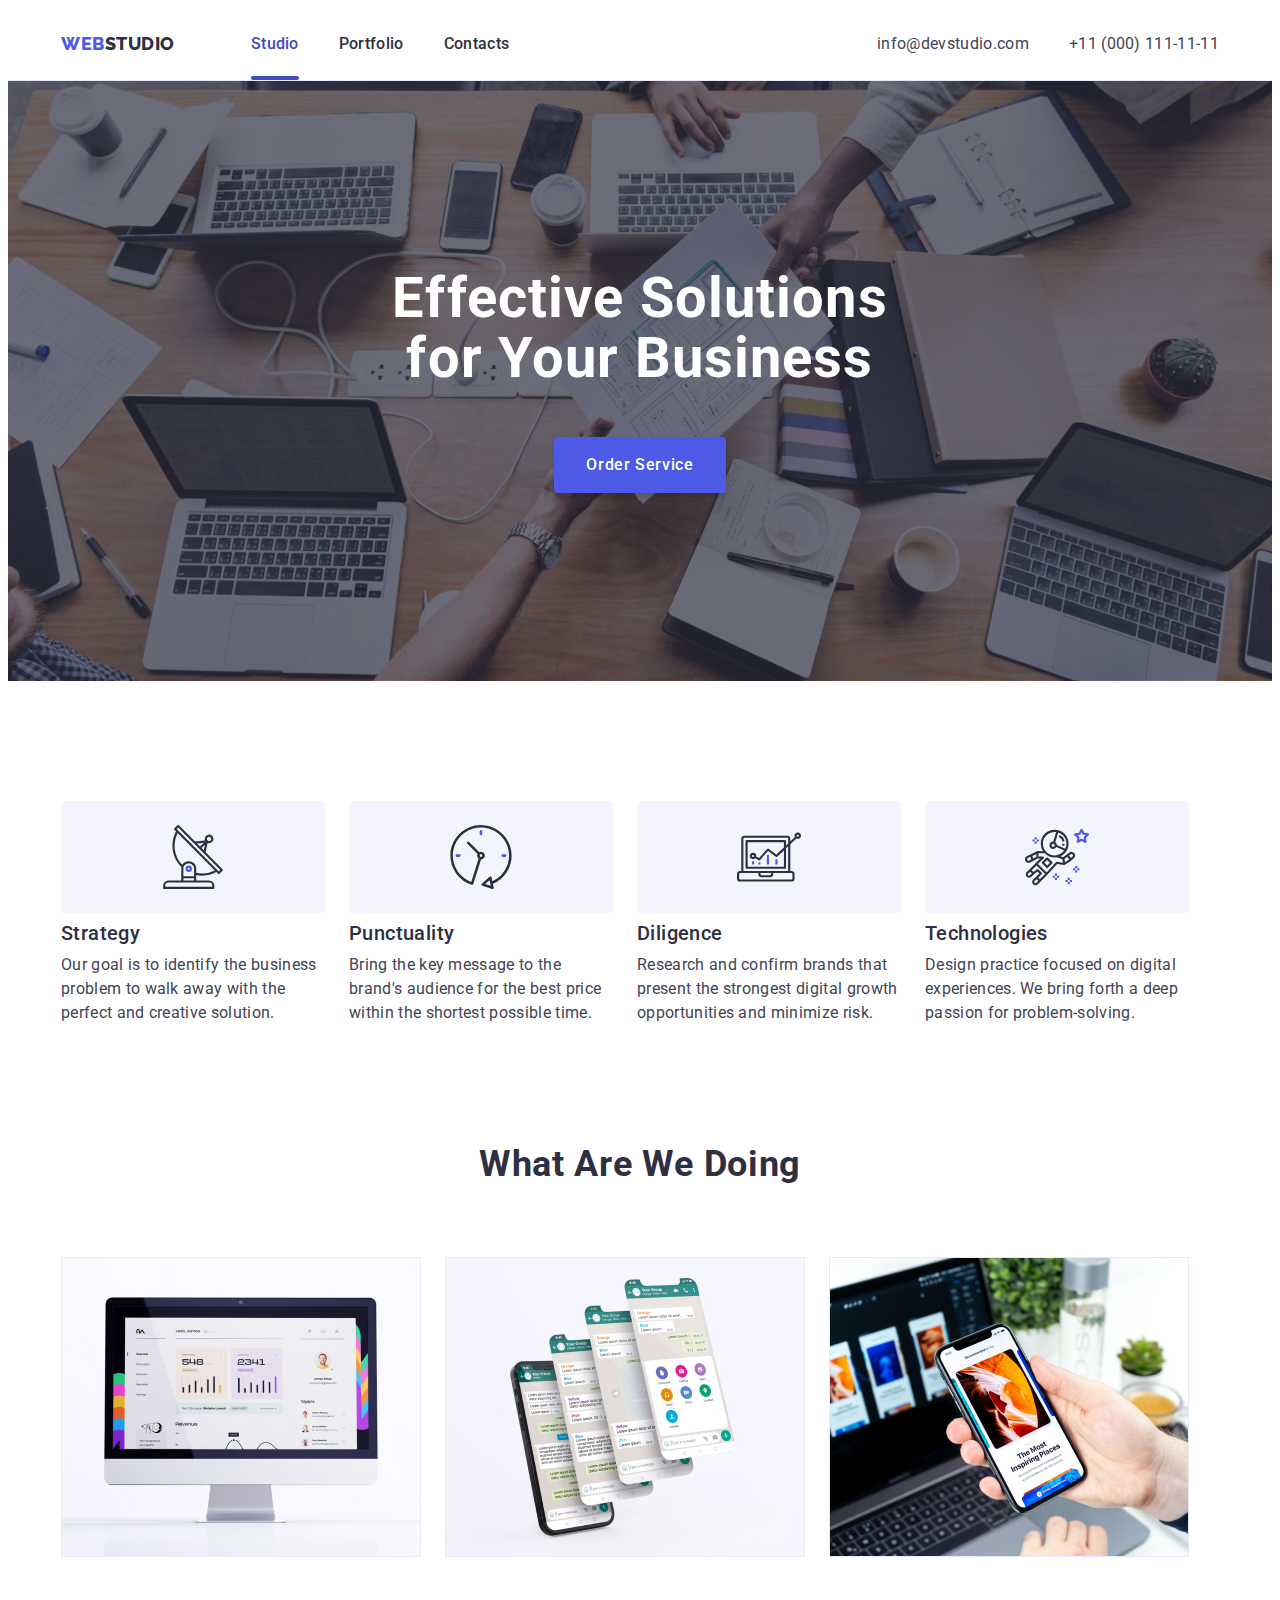
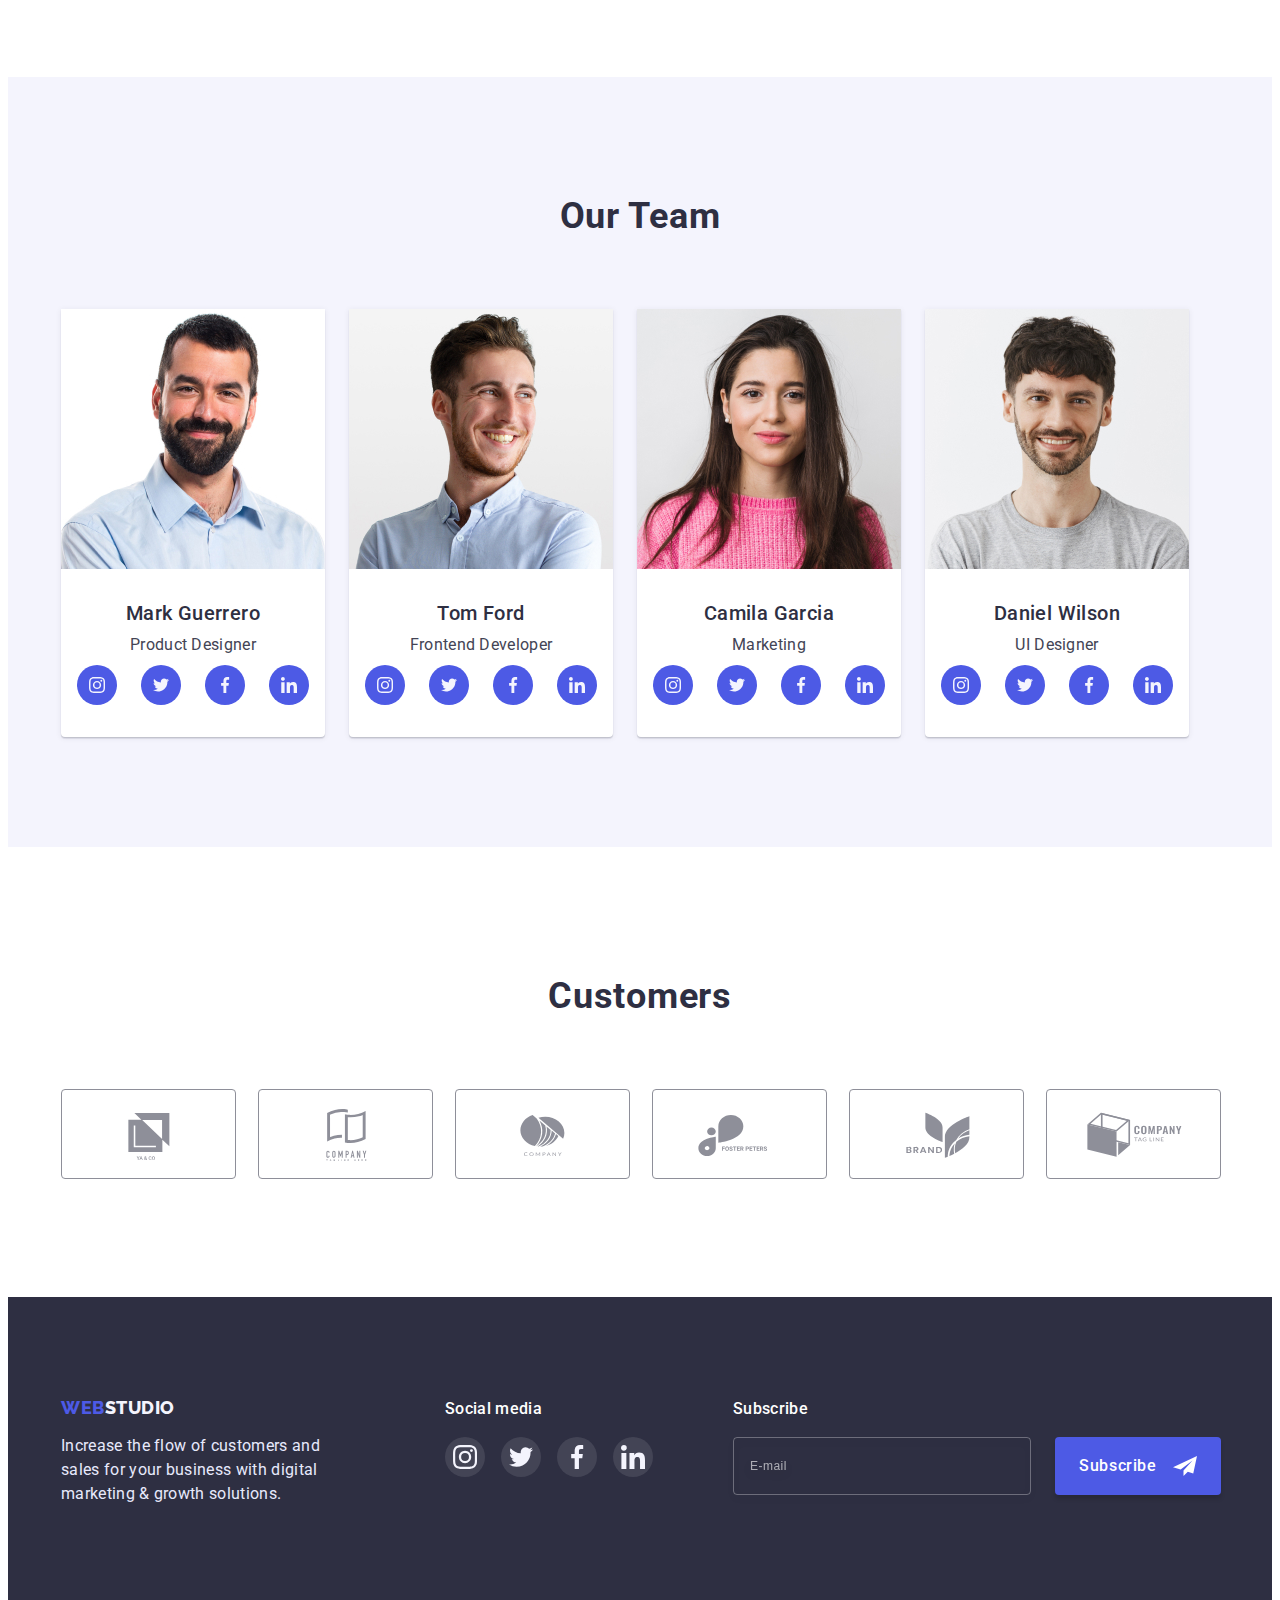
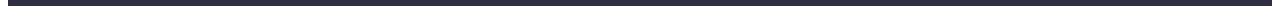
==== index.html @ 46aa0252 "Initial commit" ====
<!DOCTYPE html>
<html lang="en">
  <head>
    <meta charset="UTF-8" />
    <meta http-equiv="X-UA-Compatible" content="IE=edge" />
    <meta name="viewport" content="width=device-width, initial-scale=1.0" />
    <title>WebStudio</title>
    <link rel="preconnect" href="https://fonts.googleapis.com" />
    <link rel="preconnect" href="https://fonts.gstatic.com" crossorigin />
    <link
      href="https://fonts.googleapis.com/css2?family=Raleway:wght@800&family=Roboto:wght@400;500;700;900&display=swap"
      rel="stylesheet"
    />
    <link
      rel="stylesheet"
      href="https://cdnjs.cloudflare.com/ajax/libs/modern-normalize/1.1.0/modern-normalize.min.css"
      integrity="sha512-wpPYUAdjBVSE4KJnH1VR1HeZfpl1ub8YT/NKx4PuQ5NmX2tKuGu6U/JRp5y+Y8XG2tV+wKQpNHVUX03MfMFn9Q=="
      crossorigin="anonymous"
      referrerpolicy="no-referrer"
    />
    <link rel="stylesheet" href="./css/styles.css" />
  </head>

  <body>
    <header class="header">
      <div class="container header-container">
        <nav class="header-navigation">
          <a class="header-logo link" href="./index.html"
            ><span class="header-logo-part">Web</span>Studio</a
          >
          <ul class="header-list list">
            <li class="header-item">
              <a class="header-link link current" href="./index.html">Studio</a>
            </li>
            <li class="header-item">
              <a class="header-link link" href="./portfolio.html">Portfolio</a>
            </li>
            <li class="header-item">
              <a class="header-link link" href="">Contacts</a>
            </li>
          </ul>
        </nav>

        <address class="header-address">
          <ul class="header-address-list list">
            <li class="header-address-item">
              <a
                class="header-address-link link"
                href="mailto:info@devstudio.com"
                >info@devstudio.com</a
              >
            </li>
            <li class="header-address-item">
              <a class="header-address-link link" href="tel:+110001111111"
                >+11 (000) 111-11-11</a
              >
            </li>
          </ul>
        </address>
      </div>
    </header>

    <main>
      <section class="hero">
        <div class="container">
          <h1 class="hero-title">Effective Solutions for Your Business</h1>
          <button class="hero-btn" type="button" data-modal-open>
            Order Service
          </button>
        </div>
      </section>

      <section class="features">
        <div class="container">
          <h2 class="visually-hidden">Company's features</h2>

          <ul class="features-list list">
            <li class="features-item">
              <div class="features-item-icons">
                <svg class="features-icon" width="64" height="64">
                  <use href="./images/icons.svg#icon-antenna"></use>
                </svg>
              </div>
              <h3 class="features-item-title">Strategy</h3>
              <p class="features-item-text">
                Our goal is to identify the business problem to walk away with
                the perfect and creative solution.
              </p>
            </li>

            <li class="features-item">
              <div class="features-item-icons">
                <svg class="features-icon" width="64" height="64">
                  <use href="./images/icons.svg#icon-clock"></use>
                </svg>
              </div>
              <h3 class="features-item-title">Punctuality</h3>
              <p class="features-item-text">
                Bring the key message to the brand's audience for the best price
                within the shortest possible time.
              </p>
            </li>

            <li class="features-item">
              <div class="features-item-icons">
                <svg class="features-icon" width="64" height="64">
                  <use href="./images/icons.svg#icon-diagram"></use>
                </svg>
              </div>
              <h3 class="features-item-title">Diligence</h3>
              <p class="features-item-text">
                Research and confirm brands that present the strongest digital
                growth opportunities and minimize risk.
              </p>
            </li>

            <li class="features-item">
              <div class="features-item-icons">
                <svg class="features-icon" width="64" height="64">
                  <use href="./images/icons.svg#icon-astronaut"></use>
                </svg>
              </div>
              <h3 class="features-item-title">Technologies</h3>
              <p class="features-item-text">
                Design practice focused on digital experiences. We bring forth a
                deep passion for problem-solving.
              </p>
            </li>
          </ul>
        </div>
      </section>

      <section class="doing">
        <div class="container">
          <h2 class="doing-title">What are we doing</h2>

          <ul class="doing-list list">
            <li>
              <img src="./images/img1.jpg" alt="Computer display" width="360" />
            </li>

            <li>
              <img
                src="./images/img2.jpg"
                alt="Cell phone showing the app"
                width="360"
              />
            </li>

            <li>
              <img
                src="./images/img3.jpg"
                alt="Cell phone with an open web page"
                width="360"
              />
            </li>
          </ul>
        </div>
      </section>

      <section class="team">
        <div class="container">
          <h2 class="team-title">Our Team</h2>
          <ul class="team-list list">
            <li class="team-item">
              <img
                src="./images/img-photo1.jpg"
                alt="Mark Guerrero"
                width="264"
              />
              <div class="team-item-wrap">
                <h3 class="team-item-title">Mark Guerrero</h3>
                <p class="team-item-text">Product Designer</p>
                <ul class="team-soc-list list">
                  <li class="team-soc-item">
                    <a href="" class="team-soc-link link">
                      <svg class="team-soc-icon" width="16" height="16">
                        <use href="./images/icons.svg#icon-instagram"></use>
                      </svg>
                    </a>
                  </li>
                  <li class="team-soc-item">
                    <a href="" class="team-soc-link link">
                      <svg class="team-soc-icon" width="16" height="16">
                        <use href="./images/icons.svg#icon-twitter"></use>
                      </svg>
                    </a>
                  </li>
                  <li class="team-soc-item">
                    <a href="" class="team-soc-link link">
                      <svg class="team-soc-icon" width="16" height="16">
                        <use href="./images/icons.svg#icon-facebook"></use>
                      </svg>
                    </a>
                  </li>
                  <li class="team-soc-item">
                    <a href="" class="team-soc-link link">
                      <svg class="team-soc-icon" width="16" height="16">
                        <use href="./images/icons.svg#icon-linkedin"></use>
                      </svg>
                    </a>
                  </li>
                </ul>
              </div>
            </li>

            <li class="team-item">
              <img src="./images/img-photo2.jpg" alt="Tom Ford" width="264" />
              <div class="team-item-wrap">
                <h3 class="team-item-title">Tom Ford</h3>
                <p class="team-item-text">Frontend Developer</p>
                <ul class="team-soc-list list">
                  <li class="team-soc-item">
                    <a href="" class="team-soc-link link">
                      <svg class="team-soc-icon" width="16" height="16">
                        <use href="./images/icons.svg#icon-instagram"></use>
                      </svg>
                    </a>
                  </li>
                  <li class="team-soc-item">
                    <a href="" class="team-soc-link link">
                      <svg class="team-soc-icon" width="16" height="16">
                        <use href="./images/icons.svg#icon-twitter"></use>
                      </svg>
                    </a>
                  </li>
                  <li class="team-soc-item">
                    <a href="" class="team-soc-link link">
                      <svg class="team-soc-icon" width="16" height="16">
                        <use href="./images/icons.svg#icon-facebook"></use>
                      </svg>
                    </a>
                  </li>
                  <li class="team-soc-item">
                    <a href="" class="team-soc-link link">
                      <svg class="team-soc-icon" width="16" height="16">
                        <use href="./images/icons.svg#icon-linkedin"></use>
                      </svg>
                    </a>
                  </li>
                </ul>
              </div>
            </li>

            <li class="team-item">
              <img
                src="./images/img-photo3.jpg"
                alt="Camila Garcia"
                width="264"
              />
              <div class="team-item-wrap">
                <h3 class="team-item-title">Camila Garcia</h3>
                <p class="team-item-text">Marketing</p>
                <ul class="team-soc-list list">
                  <li class="team-soc-item">
                    <a href="" class="team-soc-link link">
                      <svg class="team-soc-icon" width="16" height="16">
                        <use href="./images/icons.svg#icon-instagram"></use>
                      </svg>
                    </a>
                  </li>
                  <li class="team-soc-item">
                    <a href="" class="team-soc-link link">
                      <svg class="team-soc-icon" width="16" height="16">
                        <use href="./images/icons.svg#icon-twitter"></use>
                      </svg>
                    </a>
                  </li>
                  <li class="team-soc-item">
                    <a href="" class="team-soc-link link">
                      <svg class="team-soc-icon" width="16" height="16">
                        <use href="./images/icons.svg#icon-facebook"></use>
                      </svg>
                    </a>
                  </li>
                  <li class="team-soc-item">
                    <a href="" class="team-soc-link link">
                      <svg class="team-soc-icon" width="16" height="16">
                        <use href="./images/icons.svg#icon-linkedin"></use>
                      </svg>
                    </a>
                  </li>
                </ul>
              </div>
            </li>

            <li class="team-item">
              <img
                src="./images/img-photo4.jpg"
                alt="Daniel Wilson"
                width="264"
              />
              <div class="team-item-wrap">
                <h3 class="team-item-title">Daniel Wilson</h3>
                <p class="team-item-text">UI Designer</p>
                <ul class="team-soc-list list">
                  <li class="team-soc-item">
                    <a href="" class="team-soc-link link">
                      <svg class="team-soc-icon" width="16" height="16">
                        <use href="./images/icons.svg#icon-instagram"></use>
                      </svg>
                    </a>
                  </li>
                  <li class="team-soc-item">
                    <a href="" class="team-soc-link link">
                      <svg class="team-soc-icon" width="16" height="16">
                        <use href="./images/icons.svg#icon-twitter"></use>
                      </svg>
                    </a>
                  </li>
                  <li class="team-soc-item">
                    <a href="" class="team-soc-link link">
                      <svg class="team-soc-icon" width="16" height="16">
                        <use href="./images/icons.svg#icon-facebook"></use>
                      </svg>
                    </a>
                  </li>
                  <li class="team-soc-item">
                    <a href="" class="team-soc-link link">
                      <svg class="team-soc-icon" width="16" height="16">
                        <use href="./images/icons.svg#icon-linkedin"></use>
                      </svg>
                    </a>
                  </li>
                </ul>
              </div>
            </li>
          </ul>
        </div>
      </section>

      <section class="customers">
        <div class="container">
          <h2 class="customers-title">Customers</h2>
          <ul class="customers-list list">
            <li class="customers-item">
              <a href="" class="customers-link link">
                <svg class="customers-icon" width="104" height="56">
                  <use href="./images/icons.svg#icon-logo1"></use>
                </svg>
              </a>
            </li>
            <li class="customers-item">
              <a href="" class="customers-link link">
                <svg class="customers-icon" width="104" height="56">
                  <use href="./images/icons.svg#icon-logo2"></use>
                </svg>
              </a>
            </li>
            <li class="customers-item">
              <a href="" class="customers-link link">
                <svg class="customers-icon" width="104" height="56">
                  <use href="./images/icons.svg#icon-logo3"></use>
                </svg>
              </a>
            </li>
            <li class="customers-item">
              <a href="" class="customers-link link">
                <svg class="customers-icon" width="104" height="56">
                  <use href="./images/icons.svg#icon-logo4"></use>
                </svg>
              </a>
            </li>
            <li class="customers-item">
              <a href="" class="customers-link link">
                <svg class="customers-icon" width="104" height="56">
                  <use href="./images/icons.svg#icon-logo5"></use>
                </svg>
              </a>
            </li>
            <li class="customers-item">
              <a href="" class="customers-link link">
                <svg class="customers-icon" width="104" height="56">
                  <use href="./images/icons.svg#icon-logo6"></use>
                </svg>
              </a>
            </li>
          </ul>
        </div>
      </section>
    </main>
    <div class="backdrop is-hidden" data-modal>
      <div class="modal">
        <button type="button" class="modal-close" data-modal-close>
          <svg class="modal-close-button" width="8" height="8">
            <use href="./images/icons.svg#icon-close-button"></use>
          </svg>
        </button>
        <p class="modal-title">Leave your contacts and we will call you back</p>
        <form class="modal-form">
          <div class="modal-field">
            <label for="user-name" class="input-text">Name</label>
            <div class="input-wrap">
              <input
                type="text"
                name="user-name"
                class="modal-input"
                id="user-name"
              />
              <svg class="modal-icon" width="18" height="18">
                <use href="./images/icons.svg#icon-person-black"></use>
              </svg>
            </div>
          </div>
          <div class="modal-field">
            <label for="user-phone-number" class="input-text">Phone</label>
            <div class="input-wrap">
              <input
                type="tel"
                name="user-phone-number"
                class="modal-input"
                id="user-phone-number"
              />
              <svg class="modal-icon" width="18" height="24">
                <use href="./images/icons.svg#icon-phone-black"></use>
              </svg>
            </div>
          </div>
          <div class="modal-field">
            <label for="user-email" class="input-text">Email</label>
            <div class="input-wrap">
              <input
                type="email"
                name="user-email"
                class="modal-input"
                id="user-email"
              />
              <svg class="modal-icon" width="18" height="24">
                <use href="./images/icons.svg#icon-email-black"></use>
              </svg>
            </div>
          </div>
          <div class="modal-field-message">
            <label for="user-text" class="input-text">Comment</label>
            <textarea
              name="user-text"
              id="user-text"
              class="modal-message"
              placeholder="Text input"
            ></textarea>
          </div>
          <div class="modal-field-checkbox">
            <input
              type="checkbox"
              id="policy"
              value="true"
              class="input-check visually-hidden"
            />
            <label for="policy" class="check-text"
              >I accept the terms and conditions of the&nbsp;
              <a href="#" class="check-policy">Privacy Policy</a></label
            >
          </div>
          <button type="submit" class="form-btn">Send</button>
        </form>
      </div>
    </div>

    <footer class="footer">
      <div class="container footer-container">
        <div class="footer-left">
          <a class="footer-logo link" href="./index.html">
            <span class="footer-logo-part">Web</span>Studio</a
          >
          <p class="footer-text">
            Increase the flow of customers and sales for your business with
            digital marketing & growth solutions.
          </p>
        </div>
        <div class="footer-soc">
          <p class="footer-soc-title">Social media</p>
          <ul class="footer-soc-list list">
            <li class="footer-soc-item">
              <a href="" class="footer-soc-link">
                <svg class="footer-soc-icon" width="24" height="24">
                  <use href="./images/icons.svg#icon-instagram"></use>
                </svg>
              </a>
            </li>
            <li class="footer-soc-item">
              <a href="" class="footer-soc-link">
                <svg class="footer-soc-icon" width="24" height="24">
                  <use href="./images/icons.svg#icon-twitter"></use>
                </svg>
              </a>
            </li>
            <li class="footer-soc-item">
              <a href="" class="footer-soc-link">
                <svg class="footer-soc-icon" width="24" height="24">
                  <use href="./images/icons.svg#icon-facebook"></use>
                </svg>
              </a>
            </li>
            <li class="footer-soc-item">
              <a href="" class="footer-soc-link">
                <svg class="footer-soc-icon" width="24" height="24">
                  <use href="./images/icons.svg#icon-linkedin"></use>
                </svg>
              </a>
            </li>
          </ul>
        </div>
        <div class="footer-form">
          <p class="subscribe-title">Subscribe</p>
          <form class="subscribe">
            <input
              type="email"
              name="subscribe-email"
              id="subscribe-email"
              placeholder="E-mail"
              class="subscribe-input"
            />
            <button type="submit" class="submit-btn">
              Subscribe
              <svg class="subscribe-btn-icon" width="24" height="24">
                <use href="./images/icons.svg#icon-subscribe"></use>
              </svg>
            </button>
          </form>
        </div>
      </div>
    </footer>
    <script src="./js/modal.js"></script>
  </body>
</html>
---- css/styles.css ----
:root {
  --primary-brand-color: #4d5ae5;
  --pressed-state-color: #404bbf;
  --dark-color: #2e2f42;
  --success-color: #31d0aa;
  --subtle-text-color: #8e8f99;
  --accent-color: #e7e9fc;
  --light-color: #f4f4fd;
  --modal-overlay-color: #2e2f42;
  --hero-background: #2e2f42;
  --text-color: #434455;
  --additional-color: #ffffff;
  --header-border-color: #e7e9fc;
  --lgdt-hero: linear-gradient(rgba(46, 47, 66, 0.7), rgba(46, 47, 66, 0.7));
  --hover-transition: 250ms cubic-bezier(0.4, 0, 0.2, 1);
  --modal-bg-color: #fcfcfc;
}

p,
h1,
h2,
h3,
h4,
h5,
h6 {
  margin: 0;
}

ul {
  margin: 0;
  padding-left: 0;
}
img {
  display: block;
}

body {
  font-family: Roboto, sans-serif;
  color: var(--text-color);
  background-color: var(--additional-color);
  font-size: 16px;
}

.container {
  width: 1158px;
  padding-left: 15px;
  padding-right: 15px;
  margin: 0 auto;
}

.link {
  text-decoration: none;
}
.list {
  list-style: none;
}
.visually-hidden {
  position: absolute;
  white-space: nowrap;
  width: 1px;
  height: 1px;
  overflow: hidden;
  border: 0;
  padding: 0;
  clip: rect(0 0 0 0);
  clip-path: inset(50%);
  margin: -1px;
}

/*--------------------HEADER---------------------*/

.header {
  padding-top: 24px;
  padding-bottom: 24px;
  border-bottom: 1px solid var(--header-border-color);
}
.header-container {
  display: flex;
  align-items: center;
}
.header-navigation {
  display: flex;
  align-items: center;
  margin-right: auto;
}
.header-logo {
  font-family: Raleway, sans-serif;
  font-weight: 800;
  font-size: 18px;
  line-height: 1.33;
  letter-spacing: 0.03em;
  text-transform: uppercase;
  color: var(--dark-color);
  margin-right: 76px;
}
.header-logo-part {
  color: var(--primary-brand-color);
}

.header-list {
  display: flex;
  gap: 40px;
}

.header-link {
  font-weight: 500;
  font-size: 16px;
  line-height: 1.5;
  letter-spacing: 0.02em;
  color: var(--dark-color);
  transition: color var(--hover-transition);
  position: relative;
}
.header-link:hover,
.header-link:focus,
.header-link.current {
  color: var(--pressed-state-color);
}
.header-link:active {
  color: var(--pressed-state-color);
}
.current::after {
  content: "";
  display: block;
  position: absolute;
  width: 100%;
  height: 4px;
  border-radius: 2px;
  left: 0;
  bottom: -27px;
  background-color: var(--pressed-state-color);
  pointer-events: none;
}
.header-address {
  font-style: normal;
}
.header-address-list {
  display: flex;
  gap: 40px;
}

.header-address-link {
  font-size: 16px;
  line-height: 1.5;
  letter-spacing: 0.02em;
  color: var(--text-color);
  transition: color var(--hover-transition);
}
.header-address-link:hover,
.header-address-link:focus {
  color: var(--pressed-state-color);
}

/*--------------------HERO---------------------*/
.hero {
  background-color: var(--hero-background);
  padding-top: 188px;
  padding-bottom: 188px;
  text-align: center;
  background-image: var(--lgdt-hero), url(../images/hero-bgd-min.jpg);
  background-position: center;
  background-repeat: no-repeat;
  background-size: cover;
  max-width: 1440px;
  margin: 0 auto;
}

.hero-title {
  margin: auto;
  font-weight: 700;
  font-size: 56px;
  line-height: 1.07;
  letter-spacing: 0.02em;
  color: var(--additional-color);
  margin-bottom: 48px;
  width: 496px;
}
.hero-btn {
  font-family: inherit;
  font-weight: 500;
  font-size: 16px;
  line-height: 1.5;
  letter-spacing: 0.04em;
  color: var(--additional-color);
  cursor: pointer;
  background: var(--primary-brand-color);
  border-radius: 4px;
  padding: 16px 32px;
  border: none;
  box-shadow: 0px 4px 4px rgba(0, 0, 0, 0.15);
  transition: background-color var(--hover-transition);
}
.hero-btn:hover,
.hero-btn:focus {
  background-color: var(--pressed-state-color);
}

/*--------------------FEATURES---------------------*/
.features {
  padding-top: 120px;
  padding-bottom: 120px;
}

.features-list {
  display: flex;
  gap: 24px;
}
.features-item {
  width: 264px;
}
.features-item-icons {
  display: flex;
  justify-content: center;
  align-items: center;
  height: 112px;
  background-color: var(--light-color);
  border-radius: 4px;
}

.features-item-title {
  font-weight: 500;
  font-size: 20px;
  line-height: 1.2;
  letter-spacing: 0.02em;
  color: var(--dark-color);
  margin-top: 8px;
  margin-bottom: 8px;
}
.features-item-text {
  line-height: 1.5;
  letter-spacing: 0.02em;
}

/*--------------------DOING---------------------*/

.doing {
  padding-bottom: 120px;
}
.doing-title {
  font-weight: 700;
  font-size: 36px;
  line-height: 1.11;
  letter-spacing: 0.02em;
  text-transform: capitalize;
  color: var(--dark-color);
  text-align: center;
  margin-bottom: 72px;
}
.doing-list {
  display: flex;
  gap: 24px;
}

/*--------------------TEAM---------------------*/
.team {
  background-color: var(--light-color);
  padding-top: 120px;
  padding-bottom: 110px;
}
.team-title {
  font-weight: 700;
  font-size: 36px;
  line-height: 1.11;
  letter-spacing: 0.02em;
  text-transform: capitalize;
  color: var(--dark-color);
  margin-bottom: 72px;
  text-align: center;
}
.team-list {
  display: flex;
  gap: 24px;
}
.team-item {
  background-color: var(--additional-color);
  box-shadow: 0px 1px 6px rgba(46, 47, 66, 0.08),
    0px 1px 1px rgba(46, 47, 66, 0.16), 0px 2px 1px rgba(46, 47, 66, 0.08);
  border-radius: 0px 0px 4px 4px;
}
.team-item-wrap {
  padding-top: 32px;
  padding-bottom: 32px;
  text-align: center;
}
.team-item-title {
  font-weight: 500;
  font-size: 20px;
  line-height: 1.2;
  letter-spacing: 0.02em;
  color: var(--dark-color);
  margin-bottom: 8px;
}
.team-item-text {
  line-height: 1.5;
  letter-spacing: 0.02em;
  margin-bottom: 8px;
}
.team-soc-list {
  display: flex;
  justify-content: center;
  gap: 24px;
}

.team-soc-item {
  width: 40px;
  height: 40px;
}
.team-soc-link {
  width: 100%;
  height: 100%;
  border-radius: 50%;
  display: flex;
  justify-content: center;
  align-items: center;
  background-color: var(--primary-brand-color);
  transition: background-color var(--hover-transition);
}
.team-soc-link:is(:hover, :focus) {
  background-color: var(--pressed-state-color);
}

/*-------------------CUSTOMERS-------------------*/
.customers {
  padding-top: 130px;
  padding-bottom: 120px;
}

.customers-title {
  font-weight: 700;
  font-size: 36px;
  line-height: 1.11;
  text-align: center;
  letter-spacing: 0.02em;
  color: var(--modal-overlay-color);
  margin-bottom: 72px;
}

.customers-list {
  display: flex;
  gap: 24px;
}

.customers-item {
  width: calc((100% - 120px) / 6);
  height: 88px;
}

.customers-link {
  width: 100%;
  height: 100%;
  border: 1px solid var(--subtle-text-color);
  border-radius: 4px;
  display: flex;
  align-items: center;
  justify-content: center;
  transition: border-color var(--hover-transition);
}
.customers-link:is(:hover, :focus) {
  border-color: var(--pressed-state-color);
}

.customers-link:is(:hover, :focus) .customers-icon {
  fill: var(--pressed-state-color);
}

.customers-icon {
  fill: var(--subtle-text-color);
  transition: fill var(--hover-transition);
}

/*--------------------FOOTER---------------------*/
.footer {
  background-color: var(--hero-background);
  padding-top: 100px;
  padding-bottom: 100px;
}
.footer-logo {
  font-family: Raleway, sans-serif;
  font-weight: 800;
  font-size: 18px;
  line-height: calc(21 / 18);
  letter-spacing: 0.03em;
  text-transform: uppercase;
  color: var(--light-color);
}
.footer-logo-part {
  color: var(--primary-brand-color);
}
.footer-text {
  line-height: 1.5;
  letter-spacing: 0.02em;
  color: var(--accent-color);
  width: 264px;
  margin-top: 16px;
}
.footer-container {
  display: flex;
  align-items: baseline;
}
.footer-left {
  margin-right: 120px;
}
.footer-soc {
  margin-right: 80px;
}
.footer-soc-title {
  font-weight: 500;
  font-size: 16px;
  line-height: 1.5;
  letter-spacing: 0.02em;
  color: var(--additional-color);
  margin-bottom: 16px;
}
.footer-soc-list {
  display: flex;
  gap: 16px;
}

.footer-soc-item {
  width: 40px;
  height: 40px;
}

.footer-soc-link {
  width: 100%;
  height: 100%;
  border-radius: 50%;
  display: flex;
  justify-content: center;
  align-items: center;
  background-color: rgba(255, 255, 255, 0.1);
  transition-property: background-color;
  transition: background-color var(--hover-transition);
}

.footer-soc-link:is(:hover, :focus) {
  background-color: var(--success-color);
}
.footer-form {
}
.subscribe {
  display: flex;
  gap: 24px;
}
.subscribe-title {
  font-weight: 500;
  line-height: 1.5;
  letter-spacing: 0.02em;
  color: var(--additional-color);
  margin-bottom: 16px;
}
.subscribe-input {
  width: 264px;
  height: 40px;
  font-size: 12px;
  color: var(--accent-color);
  background-color: transparent;
  border: 1px solid rgba(255, 255, 255, 0.3);
  border-radius: 4px;
  filter: drop-shadow(0px 4px 4px rgba(0, 0, 0, 0.15));
  padding: 8px 16px;
  outline: transparent;
}

.subscribe-input::placeholder {
  font-size: 12px;
  line-height: 2;
  letter-spacing: 0.04em;
  color: rgba(255, 255, 255, 0.6);
}
.submit-btn {
  font-family: inherit;
  font-weight: 500;
  font-size: 16px;
  line-height: 1.5;
  letter-spacing: 0.04em;
  color: var(--additional-color);
  display: flex;
  justify-content: center;
  align-items: center;
  padding: 8px 24px;
  gap: 16px;
  background: var(--primary-brand-color);
  border-radius: 4px;
  box-shadow: 0px 4px 4px rgba(0, 0, 0, 0.15);
  cursor: pointer;
  transition: background-color var(--hover-transition);
  border: none;
}

.submit-btn:hover,
.submit-btn:focus {
  background-color: var(--pressed-state-color);
}

/*-------------------------------PORTFOLIO-----------------------------------------*/
.portfolio {
  padding-top: 96px;
  padding-bottom: 120px;
}
.portfolio-list {
  display: flex;
  justify-content: center;
  gap: 24px;
  margin-bottom: 72px;
}

.portfolio-item-btn {
  font-family: inherit;
  font-weight: 500;
  font-size: 16px;
  line-height: 1.5;
  letter-spacing: 0.04em;
  color: var(--primary-brand-color);
  cursor: pointer;
  background: var(--light-color);
  border: 1px solid var(--accent-color);
  border-radius: 4px;
  padding: 12px 24px;
  transition: color var(--hover-transition),
    background-color var(--hover-transition), box-shadow var(--hover-transition),
    border var(--hover-transition);
}

.portfolio-item-btn:hover,
.portfolio-item-btn:focus {
  color: var(--additional-color);
  background-color: var(--pressed-state-color);
  box-shadow: 0px 3px 1px rgba(0, 0, 0, 0.1), 0px 2px 1px rgba(0, 0, 0, 0.08),
    0px 2px 2px rgba(0, 0, 0, 0.12);
  border: 1px solid var(--pressed-state-color);
}
.portfolio-box {
  display: flex;
  flex-wrap: wrap;
  column-gap: 24px;
  row-gap: 48px;
}

.portfolio-box-link {
  display: block;
  transition: box-shadow var(--hover-transition);
}

.portfolio-box-link:is(:hover, :focus) {
  box-shadow: 0px 1px 6px rgba(46, 47, 66, 0.08),
    0px 1px 1px rgba(46, 47, 66, 0.16), 0px 2px 1px rgba(46, 47, 66, 0.08);
}

.portfolio-box-link:hover .portfolio-cover-text {
  transform: translateY(0);
}
.portfolio-cover-wrap {
  position: relative;
  overflow: hidden;
}

.portfolio-cover-text {
  position: absolute;
  top: 0;
  font-weight: 400;
  font-size: 16px;
  line-height: 1.5;
  letter-spacing: 0.02em;
  color: var(--light-color);
  background-color: var(--primary-brand-color);
  padding: 40px 32px;
  height: 100%;
  transform: translateY(100%);
  transition: transform var(--hover-transition);
  overflow: auto;
}
.portfolio-box-wrap {
  padding-top: 32px;
  padding-bottom: 32px;
  padding-left: 16px;
  border: 1px solid var(--header-border-color);
}

.portfolio-box-item-title {
  font-weight: 500;
  font-size: 20px;
  line-height: 1.2;
  letter-spacing: 0.02em;
  color: var(--dark-color);
  margin-bottom: 8px;
}
.portfolio-box-item-text {
  line-height: 1.5;
  letter-spacing: 0.02em;
  color: var(--text-color);
}
/*-------------------------------BACKDROP-----------------------------------------*/

.backdrop {
  position: fixed;
  top: 0;
  width: 100%;
  height: 100%;
  background-color: rgba(46, 47, 66, 0.4);
  transition: opacity 300ms linear, visibility 300ms linear;
}
.modal {
  position: absolute;
  top: 50%;
  left: 50%;
  transform: translate(-50%, -50%) skew(0);
  width: 408px;
  min-height: 584px;
  background-color: var(--modal-bg-color);
  padding: 24px;
  transition: transform 300ms linear;
}
.backdrop.is-hidden .modal {
  transform: translate(-50%, -50%) skew(90deg);
}

.modal-close {
  width: 24px;
  height: 24px;
  border: 1px solid rgba(0, 0, 0, 0.1);
  background-color: var(--accent-color);
  border-radius: 50%;
  display: flex;
  align-items: center;
  justify-content: center;
  margin-left: auto;
  padding: 0;
  cursor: pointer;
  margin-bottom: 24px;
  transition: background-color var(--hover-transition);
}
.modal-close:is(:hover, :focus) {
  background-color: var(--pressed-state-color);
}
.modal-close-button {
  transition: fill var(--hover-transition);
}

.modal-close:is(:hover, :focus) .modal-close-button {
  fill: var(--additional-color);
}

.is-hidden {
  visibility: hidden;
  opacity: 0;
  pointer-events: none;
}

.modal-title {
  font-weight: 500;
  line-height: 1.5;
  text-align: center;
  letter-spacing: 0.02em;
  color: var(--dark-color);
  margin-bottom: 16px;
}

.modal-input {
  width: 100%;
  height: 40px;
  border: 1px solid rgba(33, 33, 33, 0.2);
  border-radius: 4px;
  font-size: 12px;
  color: var(--text-color);
  background-color: transparent;
  padding-left: 38px;
  outline: transparent;
  transition: border-color var(--hover-transition);
}
.modal-input:focus,
.modal-message:focus {
  border-color: var(--primary-brand-color);
}

.modal-input:focus + .modal-icon {
  fill: var(--primary-brand-color);
}

.input-text {
  font-size: 12px;
  line-height: calc(14 / 12);
  letter-spacing: 0.01em;
  color: var(--subtle-text-color);
  margin-bottom: 4px;
}

.modal-field {
  display: flex;
  flex-direction: column;
  margin-bottom: 8px;
}
.input-wrap {
  position: relative;
}
.modal-icon {
  position: absolute;
  left: 16px;
  top: 50%;
  transform: translateY(-50%);
  transition: fill var(--hover-transition);
}

.modal-message {
  width: 100%;
  height: 120px;
  border: 1px solid rgba(33, 33, 33, 0.2);
  border-radius: 4px;
  font-size: 12px;
  color: var(--text-color);
  background-color: transparent;
  padding: 8px 16px;
  outline: transparent;
  resize: none;
  transition: border-color var(--hover-transition);
}
.modal-message::placeholder {
  color: rgba(117, 117, 117, 0.5);
}
.check-text {
  font-size: 12px;
  line-height: 1.33;
  letter-spacing: 0.04em;
  color: #757575;
  display: flex;
}
.check-text::before {
  content: "";
  width: 16px;
  height: 16px;
  border: 1.25px solid #2e2f42;
  border-radius: 2px;
  margin-right: 8px;
}
.input-check:checked + .check-text::before {
  background-color: var(--pressed-state-color);
  border: none;
  background-image: url(../images/check.svg);
  background-position: center;
  background-repeat: no-repeat;
}

.input-check:focus + .check-text::before {
  border-color: var(--pressed-state-color);
}
.check-policy {
  color: var(--primary-brand-color);
}

.form-btn {
  font-family: inherit;
  font-weight: 500;
  font-size: 16px;
  line-height: 1.5;
  letter-spacing: 0.04em;
  color: var(--additional-color);
  cursor: pointer;
  background: var(--primary-brand-color);
  border-radius: 4px;
  padding: 16px 32px;
  border: none;
  box-shadow: 0px 4px 4px rgba(0, 0, 0, 0.15);
  transition: background-color var(--hover-transition);
  display: block;
  margin: 0 auto;
  width: 169px;
  transition: background-color var(--hover-transition);
}
.form-btn:hover,
.form-btn:focus {
  background-color: var(--pressed-state-color);
}

.modal-field-message {
  display: flex;
  flex-direction: column;
  margin-bottom: 16px;
}

.modal-field-checkbox {
  margin-bottom: 24px;
}
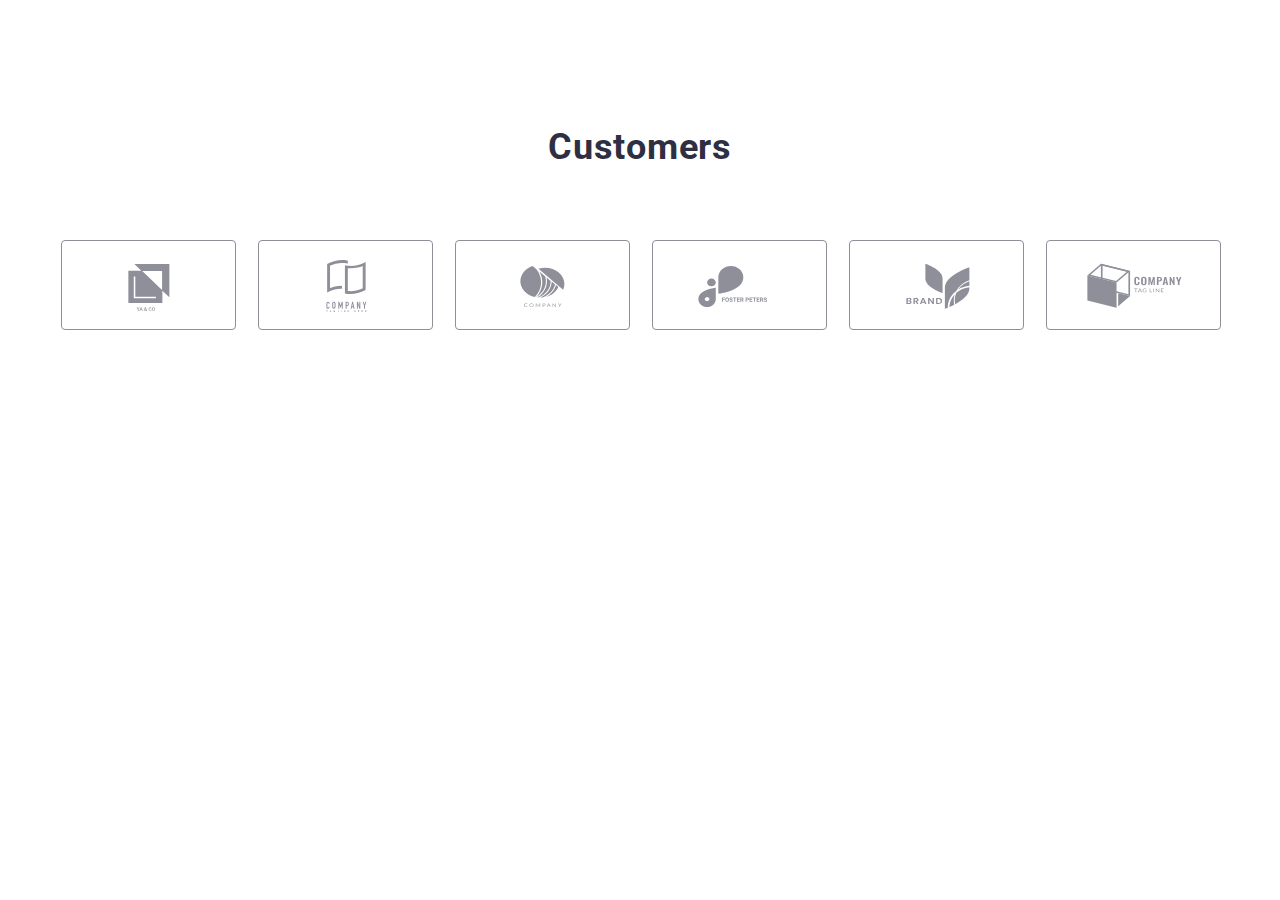
==== commit 346ade29: "updates" ====
--- a/index.html
+++ b/index.html
@@ -19,10 +19,13 @@
       referrerpolicy="no-referrer"
     />
     <link rel="stylesheet" href="./css/styles.css" />
+    <link rel="stylesheet" href="./css/mobile.css" />
+    <link rel="stylesheet" href="./css/tablet.css" />
+    <link rel="stylesheet" href="./css/desktop.css" />
   </head>
 
   <body>
-    <header class="header">
+    <!-- <header class="header">
       <div class="container header-container">
         <nav class="header-navigation">
           <a class="header-logo link" href="./index.html"
@@ -58,19 +61,19 @@
           </ul>
         </address>
       </div>
-    </header>
+    </header> -->
 
     <main>
-      <section class="hero">
+      <!-- <section class="hero">
         <div class="container">
           <h1 class="hero-title">Effective Solutions for Your Business</h1>
           <button class="hero-btn" type="button" data-modal-open>
             Order Service
           </button>
         </div>
-      </section>
-
-      <section class="features">
+      </section> -->
+
+      <!-- <section class="features">
         <div class="container">
           <h2 class="visually-hidden">Company's features</h2>
 
@@ -128,9 +131,9 @@
             </li>
           </ul>
         </div>
-      </section>
-
-      <section class="doing">
+      </section> -->
+
+      <!-- <section class="doing">
         <div class="container">
           <h2 class="doing-title">What are we doing</h2>
 
@@ -156,9 +159,9 @@
             </li>
           </ul>
         </div>
-      </section>
-
-      <section class="team">
+      </section> -->
+
+      <!-- <section class="team">
         <div class="container">
           <h2 class="team-title">Our Team</h2>
           <ul class="team-list list">
@@ -327,7 +330,7 @@
             </li>
           </ul>
         </div>
-      </section>
+      </section> -->
 
       <section class="customers">
         <div class="container">
@@ -379,6 +382,7 @@
         </div>
       </section>
     </main>
+
     <div class="backdrop is-hidden" data-modal>
       <div class="modal">
         <button type="button" class="modal-close" data-modal-close>
@@ -456,7 +460,7 @@
       </div>
     </div>
 
-    <footer class="footer">
+    <!-- <footer class="footer">
       <div class="container footer-container">
         <div class="footer-left">
           <a class="footer-logo link" href="./index.html">
@@ -519,7 +523,7 @@
           </form>
         </div>
       </div>
-    </footer>
+    </footer> -->
     <script src="./js/modal.js"></script>
   </body>
 </html>
--- a/css/styles.css
+++ b/css/styles.css
@@ -42,7 +42,7 @@
 }
 
 .container {
-  width: 1158px;
+  width: 100%;
   padding-left: 15px;
   padding-right: 15px;
   margin: 0 auto;
@@ -321,8 +321,8 @@
 
 /*-------------------CUSTOMERS-------------------*/
 .customers {
-  padding-top: 130px;
-  padding-bottom: 120px;
+  padding-top: 96px;
+  padding-bottom: 96px;
 }
 
 .customers-title {
@@ -332,17 +332,18 @@
   text-align: center;
   letter-spacing: 0.02em;
   color: var(--modal-overlay-color);
-  margin-bottom: 72px;
 }
 
 .customers-list {
   display: flex;
-  gap: 24px;
+  flex-wrap: wrap;
+  gap: 16px;
 }
 
 .customers-item {
-  width: calc((100% - 120px) / 6);
+  width: calc((100% - 16px) / 2);
   height: 88px;
+  margin-top: 72px;
 }
 
 .customers-link {
@@ -780,3 +781,21 @@
 .modal-field-checkbox {
   margin-bottom: 24px;
 }
+
+@media screen and (min-width: 480px) {
+  .container {
+    max-width: px;
+  }
+}
+
+@media screen and (min-width: 768px) {
+  .container {
+    max-width: 766px;
+  }
+}
+
+@media screen and (min-width: 1200px) {
+  .container {
+    max-width: 1158px;
+  }
+}
--- a/css/mobile.css
+++ b/css/mobile.css
@@ -0,0 +1,5 @@
+@media screen and (min-width: 428px) {
+  .container {
+    max-width: 426px;
+  }
+}
--- a/css/tablet.css
+++ b/css/tablet.css
@@ -0,0 +1,17 @@
+@media screen and (min-width: 768px) {
+  .container {
+    max-width: 766px;
+  }
+
+  .customers > .container {
+    max-width: 582px;
+  }
+
+  .customers-list {
+    gap: 24px;
+  }
+
+  .customers-item {
+    width: calc((100% - 48px) / 3);
+  }
+}
--- a/css/desktop.css
+++ b/css/desktop.css
@@ -0,0 +1,27 @@
+@media screen and (min-width: 1158px) {
+  .container and {
+    max-width: 1158px;
+  }
+  .customers > .container {
+    max-width: 1158px;
+  }
+
+  .customers {
+    padding-top: 120px;
+    padding-bottom: 120px;
+  }
+
+  .customers-item {
+    width: calc((100% - 120px) / 6);
+    height: 88px;
+    margin-top: 0;
+  }
+
+  .customers-title {
+    margin-bottom: 72px;
+  }
+
+  .customers-list {
+    gap: 72px 24px;
+  }
+}
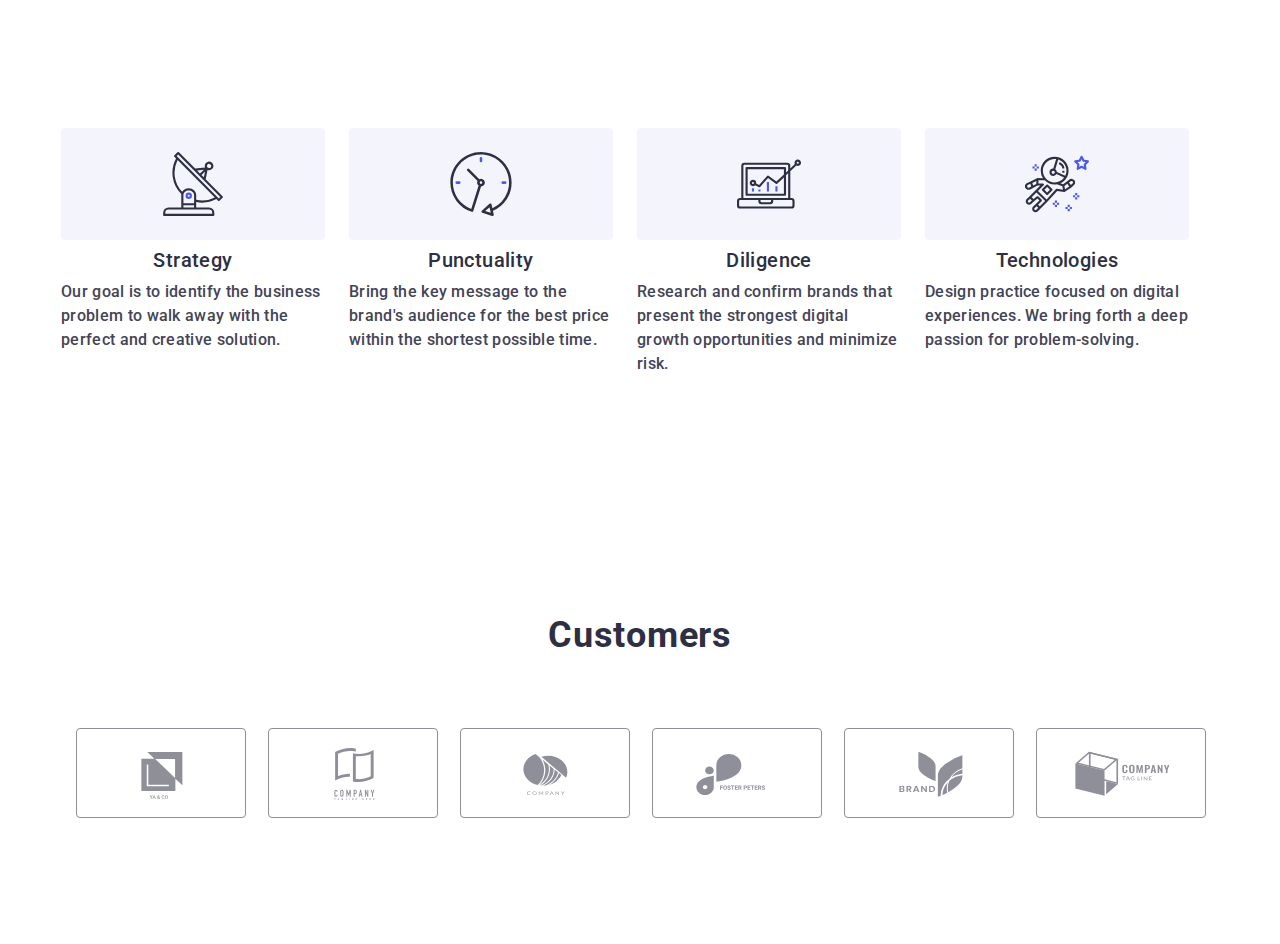
==== commit 082a3696: "update" ====
--- a/index.html
+++ b/index.html
@@ -73,7 +73,7 @@
         </div>
       </section> -->
 
-      <!-- <section class="features">
+      <section class="features">
         <div class="container">
           <h2 class="visually-hidden">Company's features</h2>
 
@@ -131,7 +131,7 @@
             </li>
           </ul>
         </div>
-      </section> -->
+      </section>
 
       <!-- <section class="doing">
         <div class="container">
--- a/css/styles.css
+++ b/css/styles.css
@@ -42,7 +42,6 @@
 }
 
 .container {
-  width: 100%;
   padding-left: 15px;
   padding-right: 15px;
   margin: 0 auto;
@@ -197,37 +196,35 @@
 
 /*--------------------FEATURES---------------------*/
 .features {
-  padding-top: 120px;
-  padding-bottom: 120px;
+  padding-top: 96px;
+  padding-bottom: 96px;
 }
 
 .features-list {
   display: flex;
-  gap: 24px;
-}
-.features-item {
-  width: 264px;
-}
+  flex-direction: column;
+  row-gap: 72px;
+}
+
 .features-item-icons {
-  display: flex;
-  justify-content: center;
-  align-items: center;
-  height: 112px;
-  background-color: var(--light-color);
-  border-radius: 4px;
+  display: none;
 }
 
 .features-item-title {
-  font-weight: 500;
-  font-size: 20px;
-  line-height: 1.2;
+  font-weight: 700;
+  font-size: 36px;
+  line-height: 1.1;
   letter-spacing: 0.02em;
   color: var(--dark-color);
-  margin-top: 8px;
   margin-bottom: 8px;
+  text-align: center;
 }
 .features-item-text {
   line-height: 1.5;
+  letter-spacing: 0.02em;
+  font-weight: 500;
+  font-size: 16px;
+
   letter-spacing: 0.02em;
 }
 
@@ -332,18 +329,20 @@
   text-align: center;
   letter-spacing: 0.02em;
   color: var(--modal-overlay-color);
+  margin-bottom: 72px;
 }
 
 .customers-list {
   display: flex;
   flex-wrap: wrap;
-  gap: 16px;
+  justify-content: center;
+  column-gap: 16px;
+  row-gap: 72px;
 }
 
 .customers-item {
-  width: calc((100% - 16px) / 2);
+  width: 190px;
   height: 88px;
-  margin-top: 72px;
 }
 
 .customers-link {
--- a/css/tablet.css
+++ b/css/tablet.css
@@ -3,15 +3,18 @@
     max-width: 766px;
   }
 
-  .customers > .container {
-    max-width: 582px;
-  }
-
   .customers-list {
-    gap: 24px;
+    column-gap: 24px;
   }
 
   .customers-item {
-    width: calc((100% - 48px) / 3);
+    width: 168px;
+  }
+
+  .features-list {
+    display: flex;
+    flex-direction: row;
+    flex-wrap: wrap;
+    column-gap: 24px;
   }
 }
--- a/css/desktop.css
+++ b/css/desktop.css
@@ -1,8 +1,5 @@
 @media screen and (min-width: 1158px) {
-  .container and {
-    max-width: 1158px;
-  }
-  .customers > .container {
+  .container {
     max-width: 1158px;
   }
 
@@ -11,17 +8,28 @@
     padding-bottom: 120px;
   }
 
-  .customers-item {
-    width: calc((100% - 120px) / 6);
-    height: 88px;
-    margin-top: 0;
+  .features {
+    padding-top: 120px;
+    padding-bottom: 120px;
   }
 
-  .customers-title {
-    margin-bottom: 72px;
+  .features-item {
+    width: 264px;
   }
 
-  .customers-list {
-    gap: 72px 24px;
+  .features-item-icons {
+    display: flex;
+    justify-content: center;
+    align-items: center;
+    height: 112px;
+    background-color: var(--light-color);
+    border-radius: 4px;
+  }
+
+  .features-item-title {
+    font-weight: 500;
+    font-size: 20px;
+    line-height: 1.2;
+    margin-top: 8px;
   }
 }
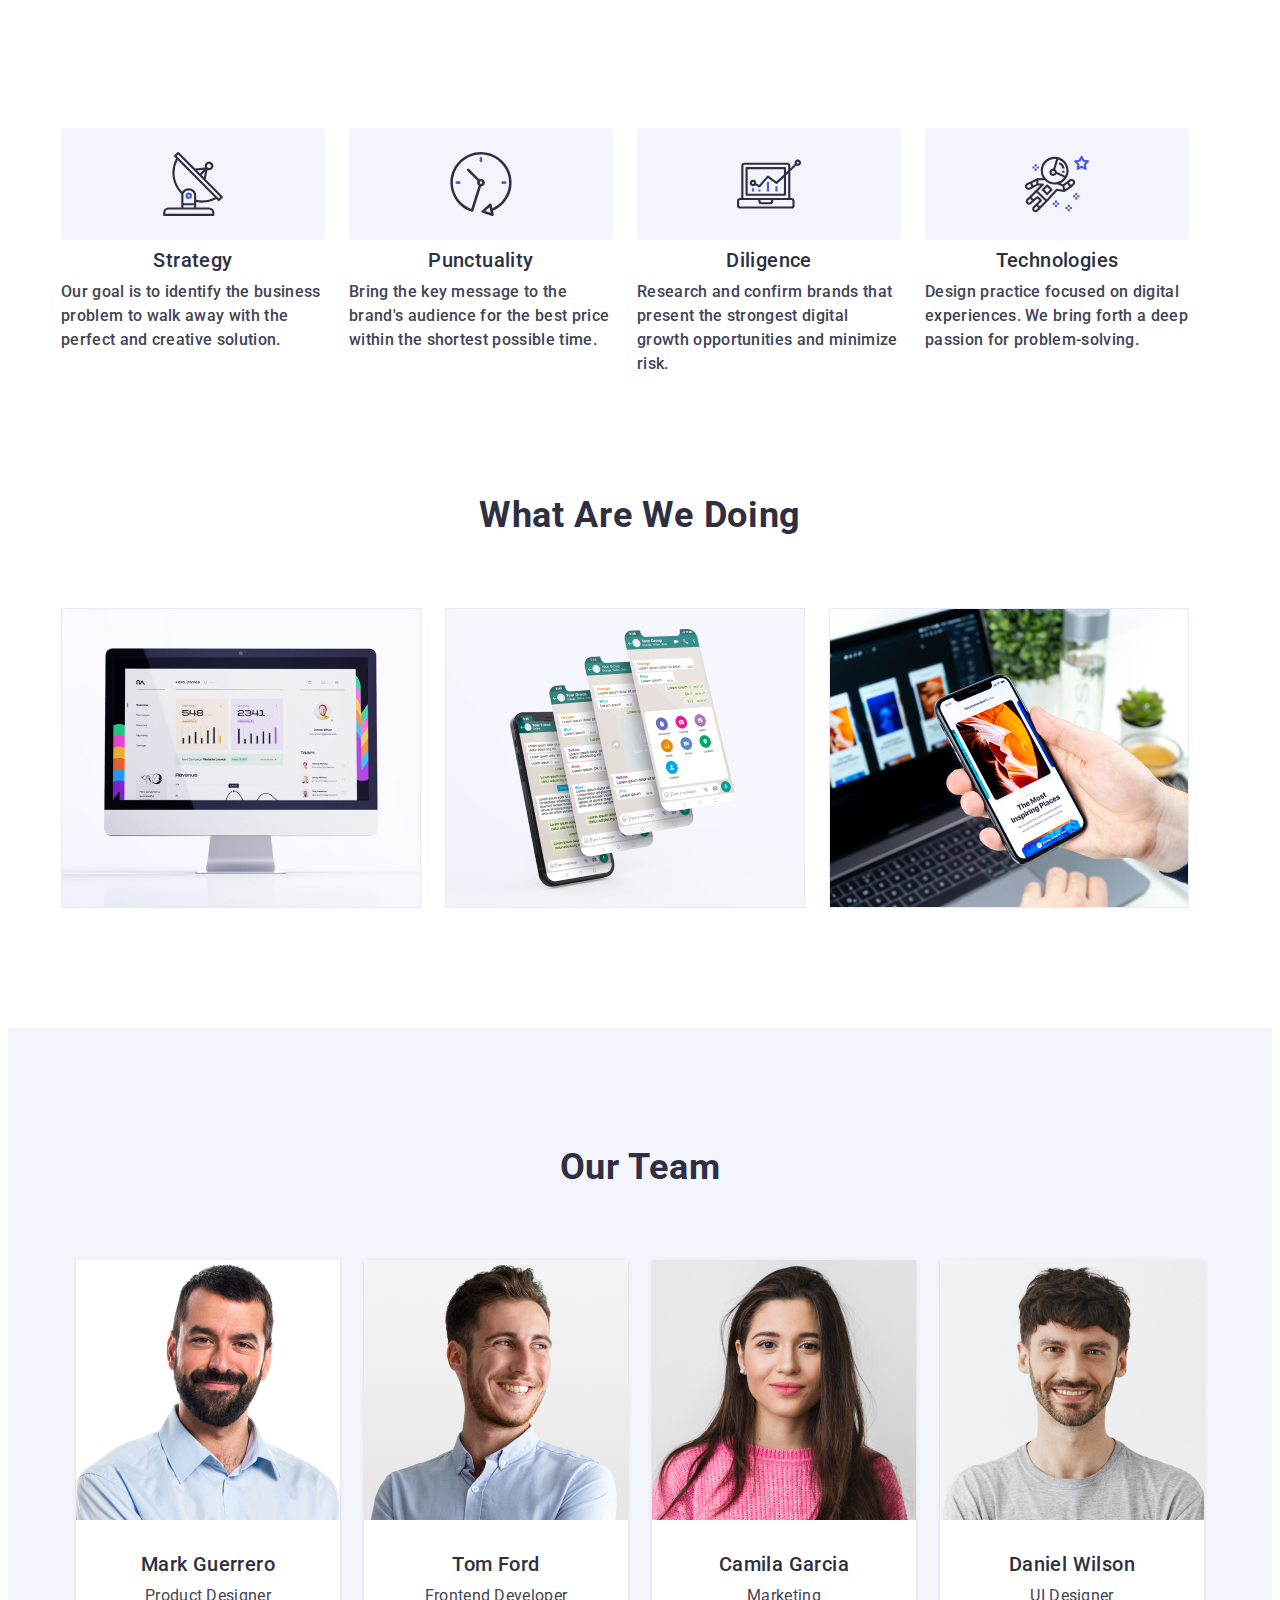
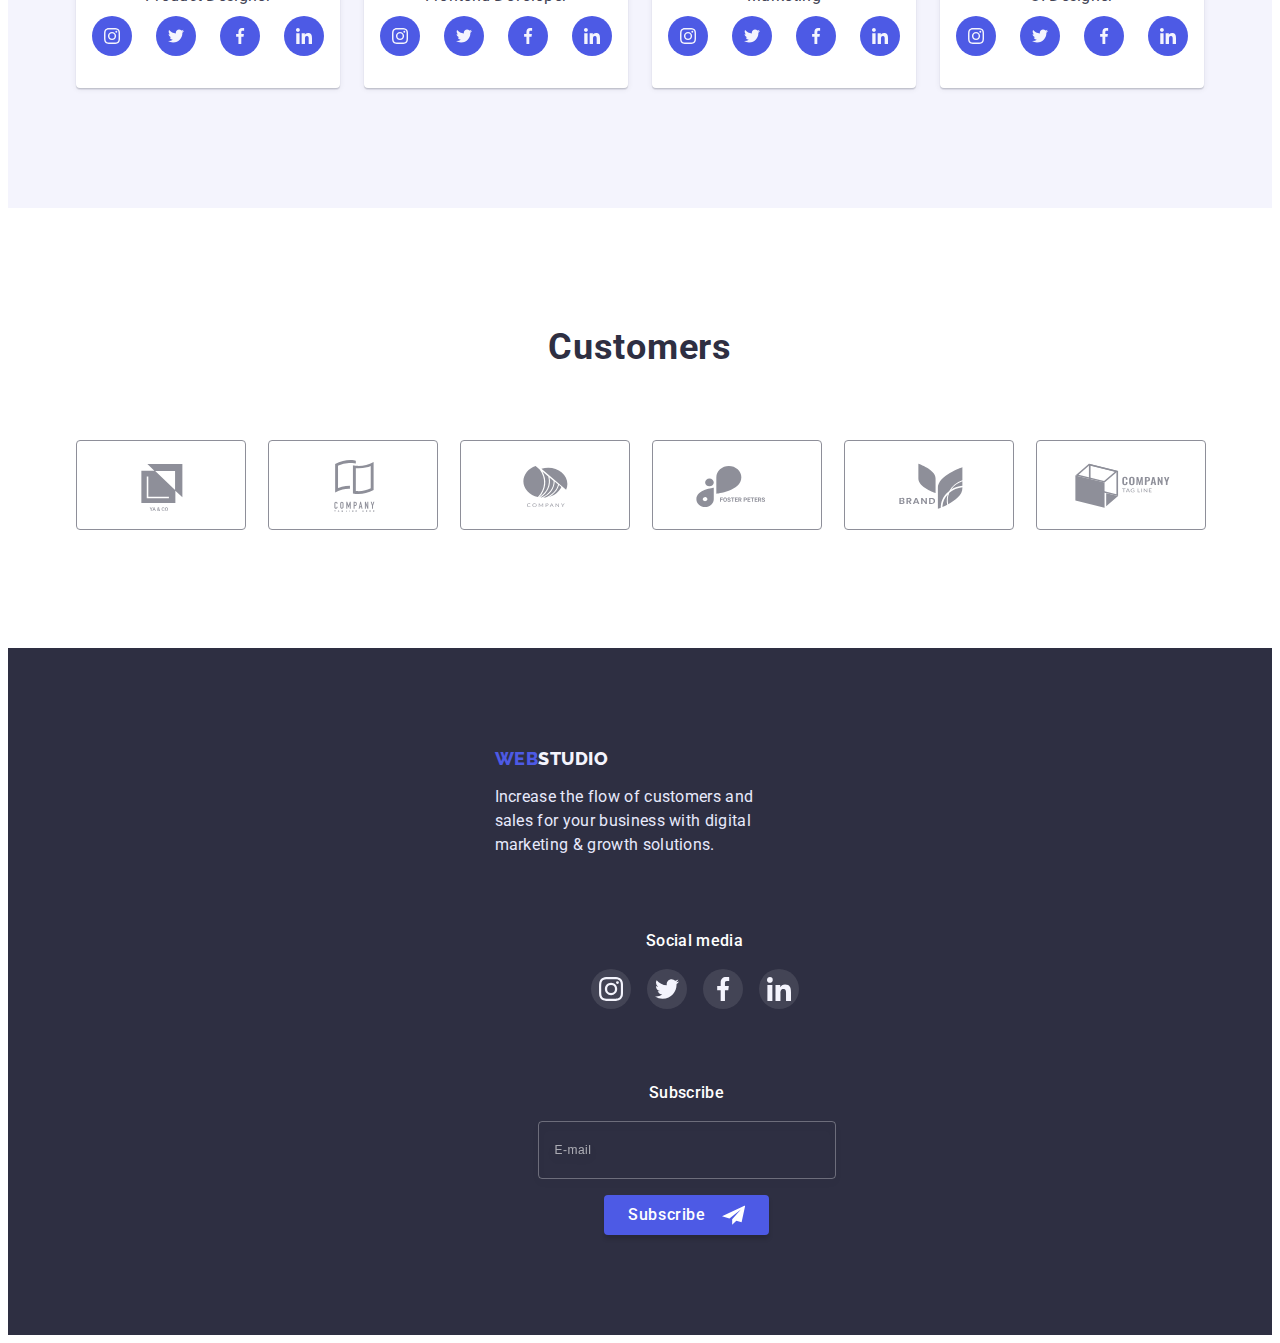
==== commit 2bbc826a: "update" ====
--- a/index.html
+++ b/index.html
@@ -133,7 +133,7 @@
         </div>
       </section>
 
-      <!-- <section class="doing">
+      <section class="doing">
         <div class="container">
           <h2 class="doing-title">What are we doing</h2>
 
@@ -159,9 +159,9 @@
             </li>
           </ul>
         </div>
-      </section> -->
-
-      <!-- <section class="team">
+      </section>
+
+      <section class="team">
         <div class="container">
           <h2 class="team-title">Our Team</h2>
           <ul class="team-list list">
@@ -330,7 +330,7 @@
             </li>
           </ul>
         </div>
-      </section> -->
+      </section>
 
       <section class="customers">
         <div class="container">
@@ -460,7 +460,7 @@
       </div>
     </div>
 
-    <!-- <footer class="footer">
+    <footer class="footer">
       <div class="container footer-container">
         <div class="footer-left">
           <a class="footer-logo link" href="./index.html">
@@ -523,7 +523,7 @@
           </form>
         </div>
       </div>
-    </footer> -->
+    </footer>
     <script src="./js/modal.js"></script>
   </body>
 </html>
--- a/css/styles.css
+++ b/css/styles.css
@@ -231,28 +231,14 @@
 /*--------------------DOING---------------------*/
 
 .doing {
-  padding-bottom: 120px;
-}
-.doing-title {
-  font-weight: 700;
-  font-size: 36px;
-  line-height: 1.11;
-  letter-spacing: 0.02em;
-  text-transform: capitalize;
-  color: var(--dark-color);
-  text-align: center;
-  margin-bottom: 72px;
-}
-.doing-list {
-  display: flex;
-  gap: 24px;
+  display: none;
 }
 
 /*--------------------TEAM---------------------*/
 .team {
   background-color: var(--light-color);
-  padding-top: 120px;
-  padding-bottom: 110px;
+  padding-top: 96px;
+  padding-bottom: 96px;
 }
 .team-title {
   font-weight: 700;
@@ -266,13 +252,17 @@
 }
 .team-list {
   display: flex;
-  gap: 24px;
+  flex-direction: column;
+  row-gap: 72px;
+  justify-content: center;
+  align-items: center;
 }
 .team-item {
   background-color: var(--additional-color);
   box-shadow: 0px 1px 6px rgba(46, 47, 66, 0.08),
     0px 1px 1px rgba(46, 47, 66, 0.16), 0px 2px 1px rgba(46, 47, 66, 0.08);
   border-radius: 0px 0px 4px 4px;
+  width: 264px;
 }
 .team-item-wrap {
   padding-top: 32px;
@@ -371,8 +361,9 @@
 /*--------------------FOOTER---------------------*/
 .footer {
   background-color: var(--hero-background);
-  padding-top: 100px;
-  padding-bottom: 100px;
+  padding: 96px 0;
+  display: flex;
+  flex-wrap: wrap;
 }
 .footer-logo {
   font-family: Raleway, sans-serif;
@@ -382,6 +373,9 @@
   letter-spacing: 0.03em;
   text-transform: uppercase;
   color: var(--light-color);
+  display: flex;
+  align-items: center;
+  justify-content: center;
 }
 .footer-logo-part {
   color: var(--primary-brand-color);
@@ -390,19 +384,28 @@
   line-height: 1.5;
   letter-spacing: 0.02em;
   color: var(--accent-color);
-  width: 264px;
   margin-top: 16px;
 }
 .footer-container {
   display: flex;
-  align-items: baseline;
+  flex-direction: column;
+  row-gap: 72px;
+  justify-content: center;
+  align-items: center;
 }
 .footer-left {
-  margin-right: 120px;
-}
+  margin: 0 auto;
+  max-width: 268px;
+  display: flex;
+  flex-direction: column;
+}
+
 .footer-soc {
-  margin-right: 80px;
-}
+  margin: 0 auto;
+  display: flex;
+  flex-direction: column;
+}
+
 .footer-soc-title {
   font-weight: 500;
   font-size: 16px;
@@ -410,6 +413,9 @@
   letter-spacing: 0.02em;
   color: var(--additional-color);
   margin-bottom: 16px;
+  display: flex;
+  align-items: center;
+  justify-content: center;
 }
 .footer-soc-list {
   display: flex;
@@ -437,12 +443,18 @@
   background-color: var(--success-color);
 }
 .footer-form {
+  margin: 0 auto;
 }
 .subscribe {
   display: flex;
-  gap: 24px;
+  flex-direction: column;
+  row-gap: 16px;
+  align-items: center;
 }
 .subscribe-title {
+  display: flex;
+  align-items: center;
+  justify-content: center;
   font-weight: 500;
   line-height: 1.5;
   letter-spacing: 0.02em;
@@ -450,7 +462,7 @@
   margin-bottom: 16px;
 }
 .subscribe-input {
-  width: 264px;
+  width: 290px;
   height: 40px;
   font-size: 12px;
   color: var(--accent-color);
@@ -469,6 +481,7 @@
   color: rgba(255, 255, 255, 0.6);
 }
 .submit-btn {
+  width: 165px;
   font-family: inherit;
   font-weight: 500;
   font-size: 16px;
--- a/css/mobile.css
+++ b/css/mobile.css
@@ -2,4 +2,8 @@
   .container {
     max-width: 426px;
   }
+
+  .subscribe-input {
+    width: 398px;
+  }
 }
--- a/css/tablet.css
+++ b/css/tablet.css
@@ -12,9 +12,36 @@
   }
 
   .features-list {
-    display: flex;
     flex-direction: row;
     flex-wrap: wrap;
     column-gap: 24px;
   }
+  .features-item {
+    width: 356px;
+  }
+
+  .team-list {
+    flex-direction: row;
+    flex-wrap: wrap;
+    column-gap: 24px;
+    row-gap: 64px;
+  }
+
+  .footer-container {
+    margin: 0 auto;
+    padding-left: 108px;
+  }
+
+  .footer-left {
+    margin: 0;
+    max-width: 264px;
+  }
+
+  .footer-logo {
+    justify-content: flex-start;
+  }
+
+  .footer-text {
+    width: 264px;
+  }
 }
--- a/css/desktop.css
+++ b/css/desktop.css
@@ -32,4 +32,53 @@
     line-height: 1.2;
     margin-top: 8px;
   }
+
+  .doing {
+    display: block;
+    padding-bottom: 120px;
+  }
+  .doing-title {
+    font-weight: 700;
+    font-size: 36px;
+    line-height: 1.11;
+    letter-spacing: 0.02em;
+    text-transform: capitalize;
+    color: var(--dark-color);
+    text-align: center;
+    margin-bottom: 72px;
+  }
+  .doing-list {
+    display: flex;
+    gap: 24px;
+  }
+
+  .team {
+    padding-top: 120px;
+    padding-bottom: 120px;
+  }
+
+  .footer {
+    padding-top: 100px;
+    padding-bottom: 100px;
+  }
+
+  .footer-text {
+    width: 264px;
+  }
+
+  .footer-container {
+    align-items: baseline;
+  }
+
+  .footer-left {
+    margin-right: 120px;
+  }
+
+  .footer-soc {
+    margin-right: 80px;
+  }
+
+  .subscribe-input {
+    width: 264px;
+  }
 }
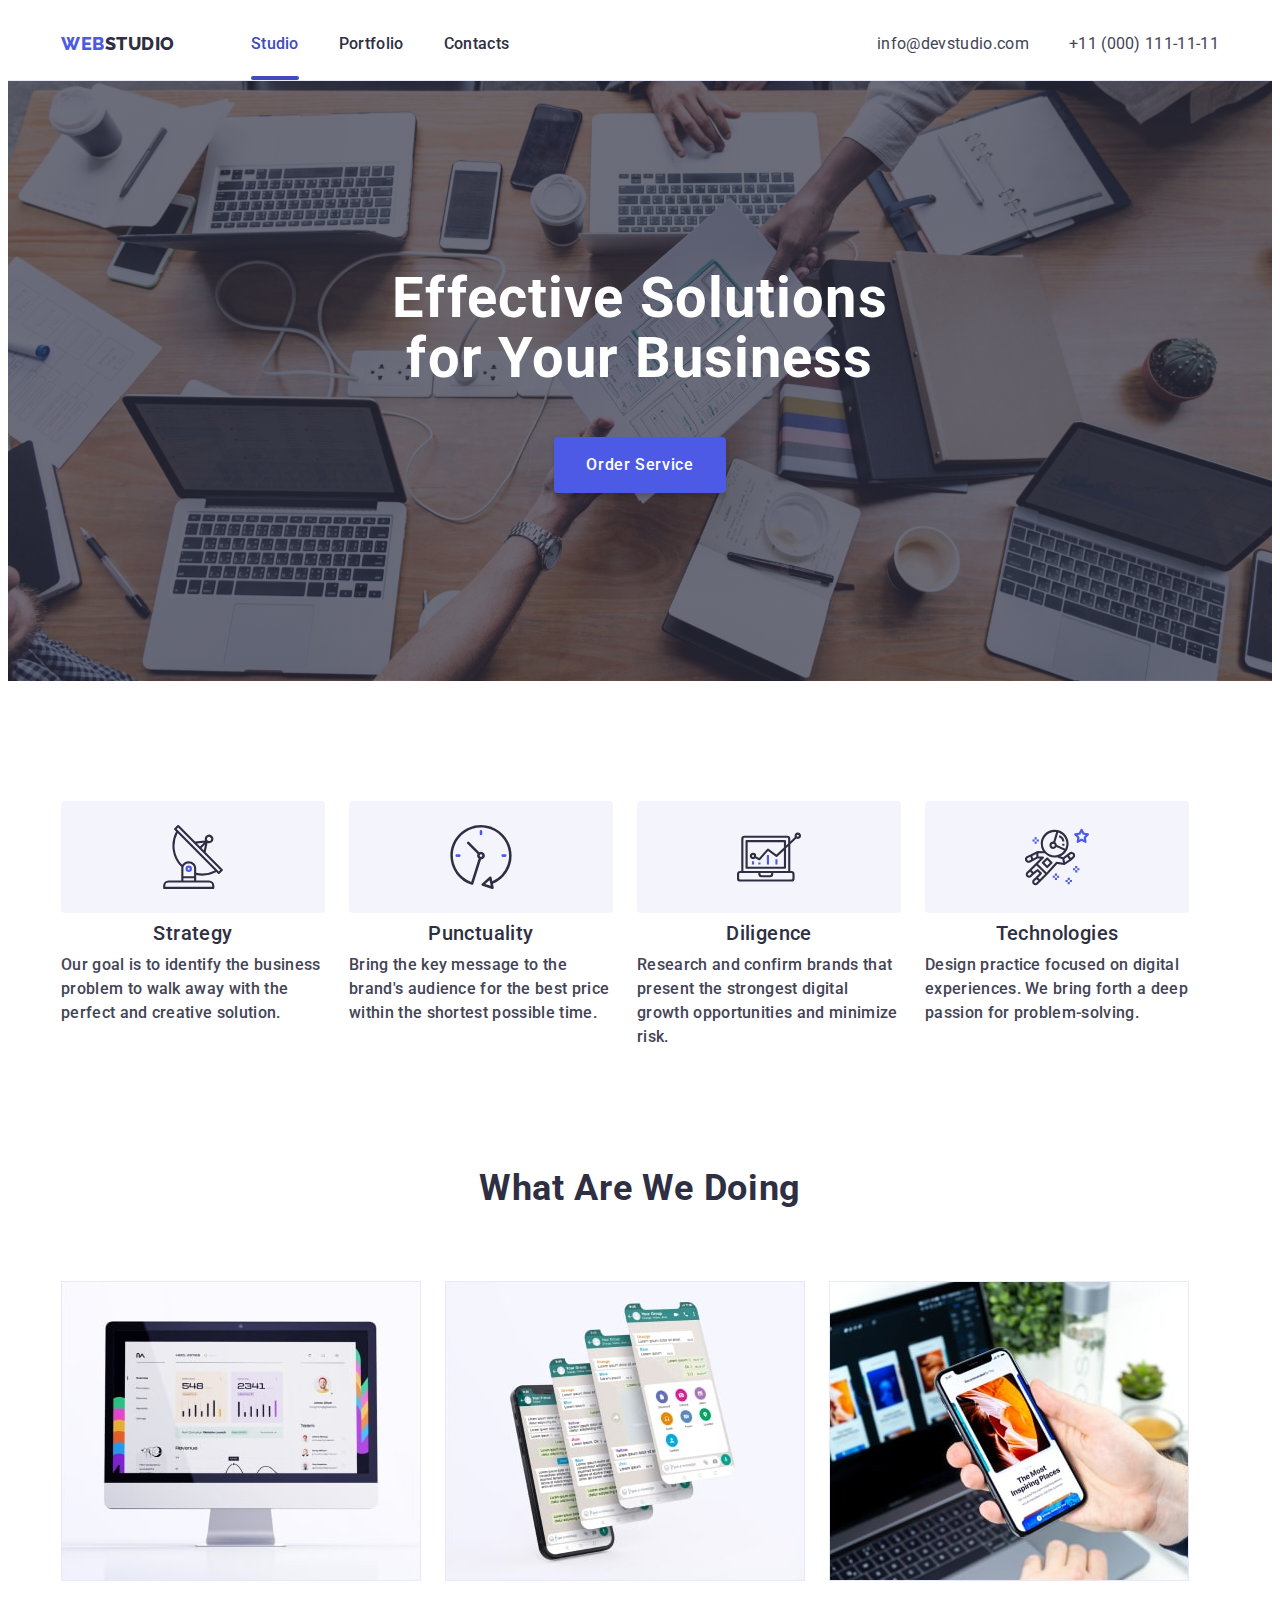
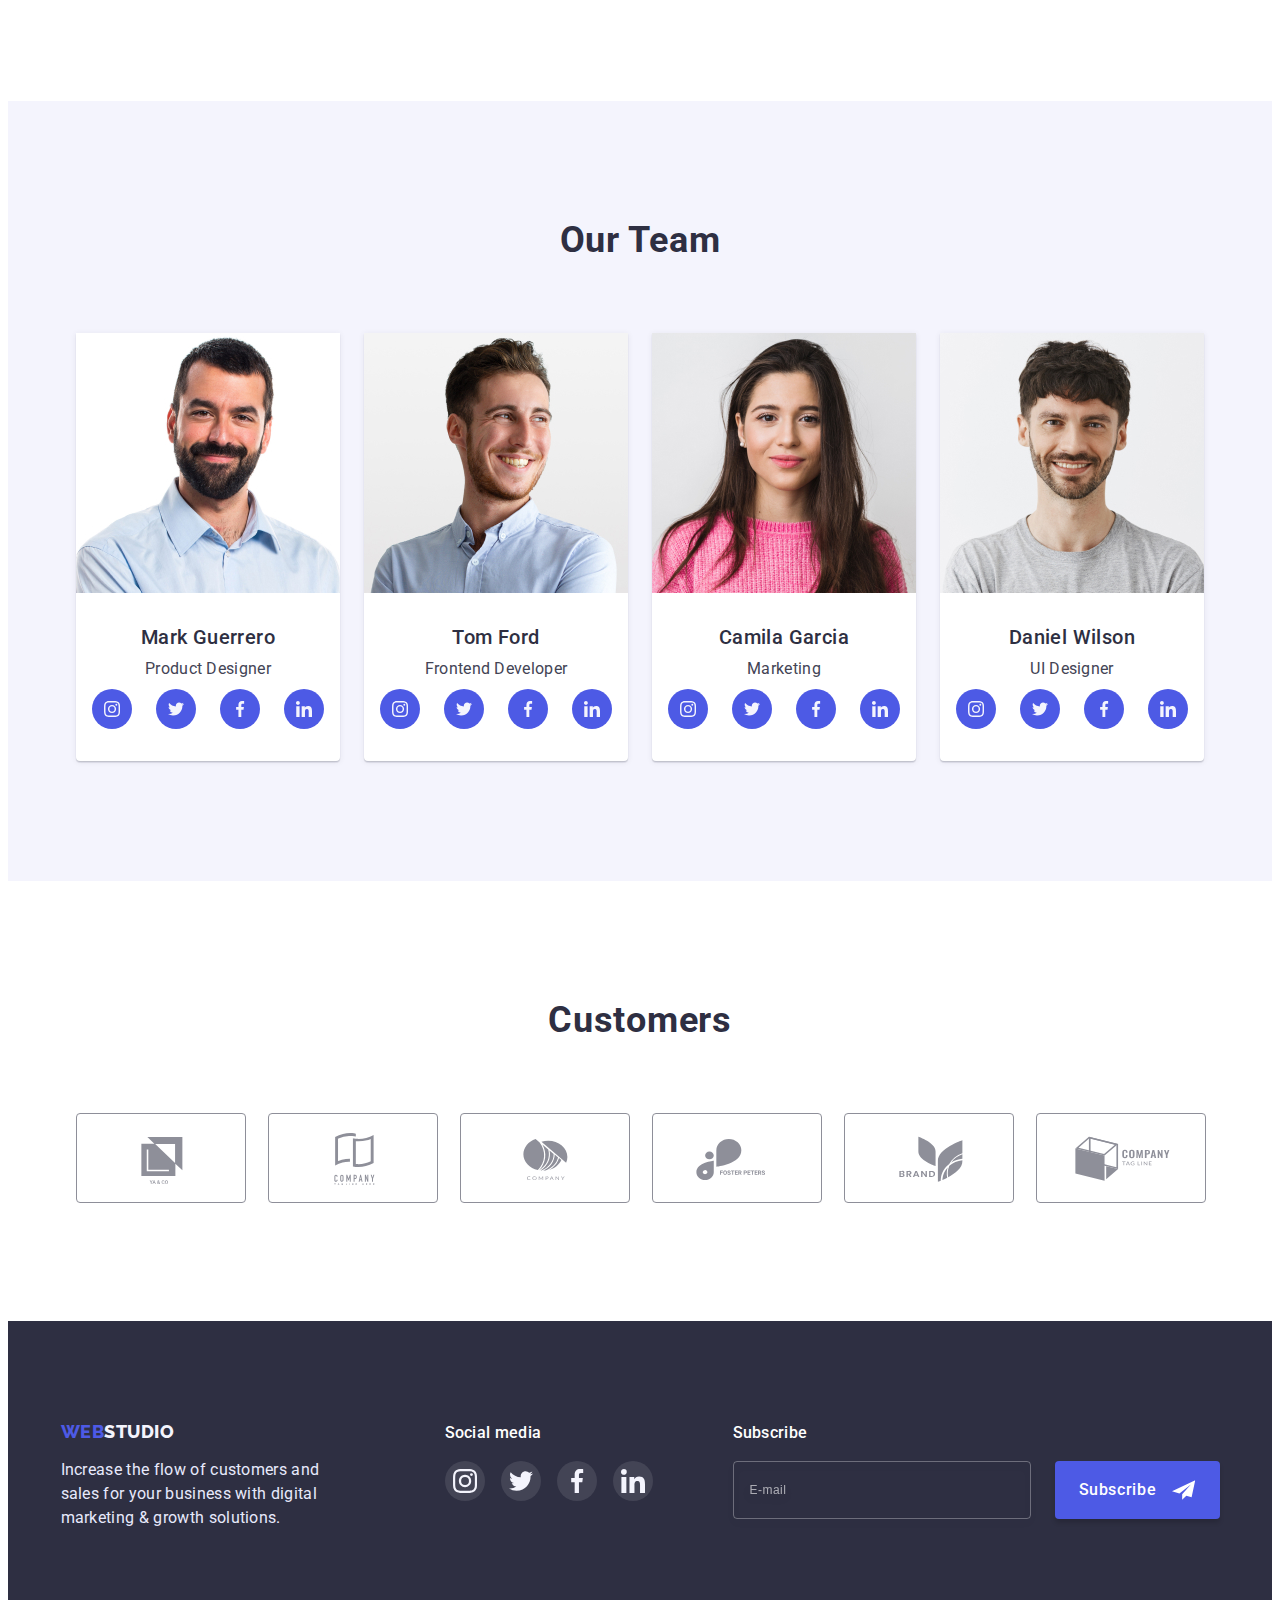
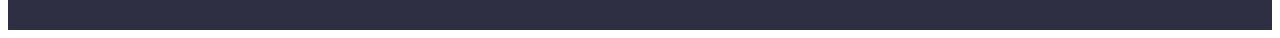
==== commit 58ba593b: "update" ====
--- a/index.html
+++ b/index.html
@@ -25,7 +25,7 @@
   </head>
 
   <body>
-    <!-- <header class="header">
+    <header class="header">
       <div class="container header-container">
         <nav class="header-navigation">
           <a class="header-logo link" href="./index.html"
@@ -60,18 +60,108 @@
             </li>
           </ul>
         </address>
+
+        <button class="menu-toggle" data-menu-open>
+          <svg
+            width="32"
+            height="22"
+            fill="currentColor"
+            viewBox="0 0 20 20"
+            xmlns="http://www.w3.org/2000/svg"
+          >
+            <path
+              fill-rule="evenodd"
+              d="M3 5a1 1 0 011-1h12a1 1 0 110 2H4a1 1 0 01-1-1zM3 10a1 1 0 011-1h12a1 1 0 110 2H4a1 1 0 01-1-1zM3 15a1 1 0 011-1h12a1 1 0 110 2H4a1 1 0 01-1-1z"
+              clip-rule="evenodd"
+            ></path>
+          </svg>
+        </button>
       </div>
-    </header> -->
+
+      <div class="mob-menu is-hidden" data-menu>
+        <button type="button" class="mob-close" data-menu-close>
+          <svg class="mob-close-button" width="8" height="8">
+            <use href="./images/icons.svg#icon-close-button"></use>
+          </svg>
+        </button>
+
+        <div class="mob-menu-group">
+          <div>
+            <ul class="mob-list list">
+              <li class="mob-item">
+                <a class="mob-link link current" href="./index.html">Studio</a>
+              </li>
+              <li class="mob-item">
+                <a class="mob-link link" href="./portfolio.html">Portfolio</a>
+              </li>
+              <li class="mob-item">
+                <a class="mob-link link" href="">Contacts</a>
+              </li>
+            </ul>
+          </div>
+
+          <div>
+            <address class="mob-address">
+              <ul class="mob-address-list list">
+                <li class="mob-address-item">
+                  <a class="mob-tel-link link" href="tel:+110001111111"
+                    >+11 (000) 111-11-11</a
+                  >
+                </li>
+                <li class="mob-address-item">
+                  <a
+                    class="mob-email-link link"
+                    href="mailto:info@devstudio.com"
+                    >info@devstudio.com</a
+                  >
+                </li>
+              </ul>
+            </address>
+
+            <ul class="mob-soc-list list">
+              <li class="mob-soc-item">
+                <a href="" class="mob-soc-link">
+                  <svg class="mob-soc-icon" width="24" height="24">
+                    <use href="./images/icons.svg#icon-instagram"></use>
+                  </svg>
+                </a>
+              </li>
+              <li class="mob-soc-item">
+                <a href="" class="mob-soc-link">
+                  <svg class="mob-soc-icon" width="24" height="24">
+                    <use href="./images/icons.svg#icon-twitter"></use>
+                  </svg>
+                </a>
+              </li>
+              <li class="mob-soc-item">
+                <a href="" class="mob-soc-link">
+                  <svg class="mob-soc-icon" width="24" height="24">
+                    <use href="./images/icons.svg#icon-facebook"></use>
+                  </svg>
+                </a>
+              </li>
+              <li class="mob-soc-item">
+                <a href="" class="mob-soc-link">
+                  <svg class="mob-soc-icon" width="24" height="24">
+                    <use href="./images/icons.svg#icon-linkedin"></use>
+                  </svg>
+                </a>
+              </li>
+            </ul>
+          </div>
+        </div>
+      </div>
+    </header>
 
     <main>
-      <!-- <section class="hero">
+      <section class="hero">
         <div class="container">
           <h1 class="hero-title">Effective Solutions for Your Business</h1>
           <button class="hero-btn" type="button" data-modal-open>
             Order Service
           </button>
         </div>
-      </section> -->
+      </section>
 
       <section class="features">
         <div class="container">
@@ -139,12 +229,18 @@
 
           <ul class="doing-list list">
             <li>
-              <img src="./images/img1.jpg" alt="Computer display" width="360" />
+              <img
+                srcset="./images/img1-min.jpg 1x, ./images/doing1-2x-min.jpg 2x"
+                src="./images/img1-min.jpg"
+                alt="Computer display"
+                width="360"
+              />
             </li>
 
             <li>
               <img
-                src="./images/img2.jpg"
+                srcset="./images/img2-min.jpg 2x, ./images/doing2-2x-min.jpg 2x"
+                src="./images/img2-min.jpg"
                 alt="Cell phone showing the app"
                 width="360"
               />
@@ -152,7 +248,8 @@
 
             <li>
               <img
-                src="./images/img3.jpg"
+                srcset="./images/img3-min.jpg 1x, ./images/doing3-2x-min.jpg 2x"
+                src="./images/img3-min.jpg"
                 alt="Cell phone with an open web page"
                 width="360"
               />
@@ -168,6 +265,10 @@
             <li class="team-item">
               <img
                 src="./images/img-photo1.jpg"
+                srcset="
+                  ./images/img-photo1.jpg   1x,
+                  ./images/imgteam1-min.jpg 2x
+                "
                 alt="Mark Guerrero"
                 width="264"
               />
@@ -208,7 +309,15 @@
             </li>
 
             <li class="team-item">
-              <img src="./images/img-photo2.jpg" alt="Tom Ford" width="264" />
+              <img
+                src="./images/img-photo2.jpg"
+                alt="Tom Ford"
+                width="264"
+                srcset="
+                  ./images/img-photo2.jpg   1x,
+                  ./images/imgteam2-min.jpg 2x
+                "
+              />
               <div class="team-item-wrap">
                 <h3 class="team-item-title">Tom Ford</h3>
                 <p class="team-item-text">Frontend Developer</p>
@@ -250,6 +359,10 @@
                 src="./images/img-photo3.jpg"
                 alt="Camila Garcia"
                 width="264"
+                srcset="
+                  ./images/img-photo3.jpg   1x,
+                  ./images/imgteam3-min.jpg 2x
+                "
               />
               <div class="team-item-wrap">
                 <h3 class="team-item-title">Camila Garcia</h3>
@@ -292,6 +405,10 @@
                 src="./images/img-photo4.jpg"
                 alt="Daniel Wilson"
                 width="264"
+                srcset="
+                  ./images/img-photo4.jpg   1x,
+                  ./images/imgteam4-min.jpg 2x
+                "
               />
               <div class="team-item-wrap">
                 <h3 class="team-item-title">Daniel Wilson</h3>
@@ -462,47 +579,49 @@
 
     <footer class="footer">
       <div class="container footer-container">
-        <div class="footer-left">
-          <a class="footer-logo link" href="./index.html">
-            <span class="footer-logo-part">Web</span>Studio</a
-          >
-          <p class="footer-text">
-            Increase the flow of customers and sales for your business with
-            digital marketing & growth solutions.
-          </p>
-        </div>
-        <div class="footer-soc">
-          <p class="footer-soc-title">Social media</p>
-          <ul class="footer-soc-list list">
-            <li class="footer-soc-item">
-              <a href="" class="footer-soc-link">
-                <svg class="footer-soc-icon" width="24" height="24">
-                  <use href="./images/icons.svg#icon-instagram"></use>
-                </svg>
-              </a>
-            </li>
-            <li class="footer-soc-item">
-              <a href="" class="footer-soc-link">
-                <svg class="footer-soc-icon" width="24" height="24">
-                  <use href="./images/icons.svg#icon-twitter"></use>
-                </svg>
-              </a>
-            </li>
-            <li class="footer-soc-item">
-              <a href="" class="footer-soc-link">
-                <svg class="footer-soc-icon" width="24" height="24">
-                  <use href="./images/icons.svg#icon-facebook"></use>
-                </svg>
-              </a>
-            </li>
-            <li class="footer-soc-item">
-              <a href="" class="footer-soc-link">
-                <svg class="footer-soc-icon" width="24" height="24">
-                  <use href="./images/icons.svg#icon-linkedin"></use>
-                </svg>
-              </a>
-            </li>
-          </ul>
+        <div class="tablet-cont">
+          <div class="footer-left">
+            <a class="footer-logo link" href="./index.html">
+              <span class="footer-logo-part">Web</span>Studio</a
+            >
+            <p class="footer-text">
+              Increase the flow of customers and sales for your business with
+              digital marketing & growth solutions.
+            </p>
+          </div>
+          <div class="footer-soc">
+            <p class="footer-soc-title">Social media</p>
+            <ul class="footer-soc-list list">
+              <li class="footer-soc-item">
+                <a href="" class="footer-soc-link">
+                  <svg class="footer-soc-icon" width="24" height="24">
+                    <use href="./images/icons.svg#icon-instagram"></use>
+                  </svg>
+                </a>
+              </li>
+              <li class="footer-soc-item">
+                <a href="" class="footer-soc-link">
+                  <svg class="footer-soc-icon" width="24" height="24">
+                    <use href="./images/icons.svg#icon-twitter"></use>
+                  </svg>
+                </a>
+              </li>
+              <li class="footer-soc-item">
+                <a href="" class="footer-soc-link">
+                  <svg class="footer-soc-icon" width="24" height="24">
+                    <use href="./images/icons.svg#icon-facebook"></use>
+                  </svg>
+                </a>
+              </li>
+              <li class="footer-soc-item">
+                <a href="" class="footer-soc-link">
+                  <svg class="footer-soc-icon" width="24" height="24">
+                    <use href="./images/icons.svg#icon-linkedin"></use>
+                  </svg>
+                </a>
+              </li>
+            </ul>
+          </div>
         </div>
         <div class="footer-form">
           <p class="subscribe-title">Subscribe</p>
@@ -525,5 +644,6 @@
       </div>
     </footer>
     <script src="./js/modal.js"></script>
+    <script src="./js/mobile-menu.js"></script>
   </body>
 </html>
--- a/css/styles.css
+++ b/css/styles.css
@@ -53,6 +53,10 @@
 .list {
   list-style: none;
 }
+
+.no-scroll {
+  overflow: hidden;
+}
 .visually-hidden {
   position: absolute;
   white-space: nowrap;
@@ -69,8 +73,8 @@
 /*--------------------HEADER---------------------*/
 
 .header {
-  padding-top: 24px;
-  padding-bottom: 24px;
+  padding-top: 16px;
+  padding-bottom: 16px;
   border-bottom: 1px solid var(--header-border-color);
 }
 .header-container {
@@ -96,83 +100,167 @@
   color: var(--primary-brand-color);
 }
 
-.header-list {
+.header-list,
+.header-address-list {
+  display: none;
+}
+.menu-toggle {
+  display: block;
+  margin-left: auto;
+  border: none;
+  background-color: transparent;
+}
+
+/*---------------MOBILE------------------------*/
+
+.mob-menu {
+  position: fixed;
+  width: 100%;
+  height: 100%;
+  top: 0;
+  left: 0;
+  background-color: var(--additional-color);
+  padding: 80px 37px 40px 40px;
+}
+
+.mob-close {
+  width: 24px;
+  height: 24px;
+  border: 1px solid rgba(0, 0, 0, 0.1);
+  background-color: var(--accent-color);
+  border-radius: 50%;
+  display: flex;
+  align-items: center;
+  justify-content: center;
+  margin-left: auto;
+  padding: 0;
+  cursor: pointer;
+  position: absolute;
+  top: 24px;
+  right: 24px;
+}
+.mob-close:is(:hover, :focus) {
+  background-color: var(--pressed-state-color);
+}
+.mob-close-button {
+  transition: fill var(--hover-transition);
+}
+
+.mob-close:is(:hover, :focus) .modal-close-button {
+  fill: var(--additional-color);
+}
+.mob-menu-group {
+  display: flex;
+  flex-direction: column;
+  justify-content: space-between;
+  height: 100%;
+  overflow-y: auto;
+}
+
+.mob-list {
   display: flex;
   gap: 40px;
-}
-
-.header-link {
-  font-weight: 500;
-  font-size: 16px;
-  line-height: 1.5;
+  flex-direction: column;
+  padding-bottom: 40px;
+}
+
+.mob-link {
+  font-weight: 700;
+  font-size: 36px;
+  line-height: calc(40 / 36);
   letter-spacing: 0.02em;
   color: var(--dark-color);
   transition: color var(--hover-transition);
-  position: relative;
-}
-.header-link:hover,
-.header-link:focus,
-.header-link.current {
+}
+
+.mob-link:hover,
+.mob-link:focus,
+.mob-link.current {
   color: var(--pressed-state-color);
 }
-.header-link:active {
+.mob-link:active {
   color: var(--pressed-state-color);
 }
-.current::after {
-  content: "";
+
+.mob-tel-link {
   display: block;
-  position: absolute;
+  margin-bottom: 40px;
+  font-weight: 700;
+  font-size: 24px;
+  line-height: calc(40 / 36);
+  font-style: normal;
+  letter-spacing: 0.02em;
+  text-transform: capitalize;
+}
+.mob-email-link {
+  display: block;
+  font-weight: 500;
+  font-size: 20px;
+  line-height: 1.2;
+  letter-spacing: 0.02em;
+  font-style: normal;
+  color: var(--text-color);
+}
+
+.mob-soc-list {
+  display: flex;
+  gap: 28px;
+  margin-top: 52px;
+}
+
+.mob-soc-item {
+  width: 40px;
+  height: 40px;
+}
+.mob-soc-link {
   width: 100%;
-  height: 4px;
-  border-radius: 2px;
-  left: 0;
-  bottom: -27px;
-  background-color: var(--pressed-state-color);
-  pointer-events: none;
-}
-.header-address {
-  font-style: normal;
-}
-.header-address-list {
-  display: flex;
-  gap: 40px;
-}
-
-.header-address-link {
-  font-size: 16px;
-  line-height: 1.5;
-  letter-spacing: 0.02em;
-  color: var(--text-color);
-  transition: color var(--hover-transition);
-}
-.header-address-link:hover,
-.header-address-link:focus {
-  color: var(--pressed-state-color);
+  height: 100%;
+  border-radius: 50%;
+  display: flex;
+  justify-content: center;
+  align-items: center;
+  background-color: var(--primary-brand-color);
+  fill: var(--light-color);
+  transition-property: background-color;
+  transition: background-color var(--hover-transition);
+}
+
+.mob-soc-link:is(:hover, :focus) {
+  background-color: var(--success-color);
 }
 
 /*--------------------HERO---------------------*/
 .hero {
   background-color: var(--hero-background);
-  padding-top: 188px;
-  padding-bottom: 188px;
+  padding-top: 112px;
+  padding-bottom: 112px;
   text-align: center;
-  background-image: var(--lgdt-hero), url(../images/hero-bgd-min.jpg);
+  background-image: var(--lgdt-hero), url(../images/hero-bg-phone-min.jpg);
   background-position: center;
   background-repeat: no-repeat;
   background-size: cover;
-  max-width: 1440px;
+  max-width: 428px;
   margin: 0 auto;
+}
+
+@media (min-device-pixel-ratio: 2),
+  (-webkit-min-device-pixel-ratio: 2),
+  (min-resolution: 192dpi),
+  (min-resolution: 2dppx) {
+  .hero {
+    background-image: var(--lgdt-hero), url(../images/hero-bg-phone2x-min.jpg);
+  }
 }
 
 .hero-title {
   margin: auto;
   font-weight: 700;
-  font-size: 56px;
-  line-height: 1.07;
+  font-size: 36px;
+  line-height: 1.11;
   letter-spacing: 0.02em;
   color: var(--additional-color);
-  margin-bottom: 48px;
-  width: 496px;
+  margin-bottom: 72px;
+  width: 300px;
 }
 .hero-btn {
   font-family: inherit;
@@ -362,8 +450,6 @@
 .footer {
   background-color: var(--hero-background);
   padding: 96px 0;
-  display: flex;
-  flex-wrap: wrap;
 }
 .footer-logo {
   font-family: Raleway, sans-serif;
@@ -373,9 +459,6 @@
   letter-spacing: 0.03em;
   text-transform: uppercase;
   color: var(--light-color);
-  display: flex;
-  align-items: center;
-  justify-content: center;
 }
 .footer-logo-part {
   color: var(--primary-brand-color);
@@ -443,18 +526,13 @@
   background-color: var(--success-color);
 }
 .footer-form {
-  margin: 0 auto;
 }
 .subscribe {
   display: flex;
-  flex-direction: column;
   row-gap: 16px;
-  align-items: center;
-}
+}
+
 .subscribe-title {
-  display: flex;
-  align-items: center;
-  justify-content: center;
   font-weight: 500;
   line-height: 1.5;
   letter-spacing: 0.02em;
@@ -489,6 +567,7 @@
   letter-spacing: 0.04em;
   color: var(--additional-color);
   display: flex;
+  flex-direction: row;
   justify-content: center;
   align-items: center;
   padding: 8px 24px;
@@ -618,7 +697,7 @@
   top: 50%;
   left: 50%;
   transform: translate(-50%, -50%) skew(0);
-  width: 408px;
+  width: 310px;
   min-height: 584px;
   background-color: var(--modal-bg-color);
   padding: 24px;
@@ -731,7 +810,7 @@
   color: rgba(117, 117, 117, 0.5);
 }
 .check-text {
-  font-size: 12px;
+  font-size: 9px;
   line-height: 1.33;
   letter-spacing: 0.04em;
   color: #757575;
--- a/css/mobile.css
+++ b/css/mobile.css
@@ -3,7 +3,45 @@
     max-width: 426px;
   }
 
-  .subscribe-input {
-    width: 398px;
+  .hero-title {
+    width: 320px;
+  }
+  .mob-tel-link {
+    font-size: 36px;
+  }
+  .mob-soc-list {
+    gap: 56px;
+  }
+
+  .modal {
+    width: 408px;
+  }
+
+  .check-text {
+    font-size: 12px;
   }
 }
+@media screen and (max-width: 767px) {
+  .tablet-cont {
+    display: flex;
+    gap: 72px;
+    flex-direction: column;
+  }
+  .footer-logo {
+    text-align: center;
+  }
+
+  .footer-form {
+    display: flex;
+    flex-direction: column;
+  }
+
+  .subscribe-title {
+    text-align: center;
+  }
+  .subscribe {
+    flex-direction: column;
+    justify-content: center;
+    align-items: center;
+  }
+}
--- a/css/tablet.css
+++ b/css/tablet.css
@@ -29,7 +29,6 @@
 
   .footer-container {
     margin: 0 auto;
-    padding-left: 108px;
   }
 
   .footer-left {
@@ -44,4 +43,146 @@
   .footer-text {
     width: 264px;
   }
+  .footer-soc-title {
+    justify-content: left;
+  }
+
+  .hero {
+    max-width: 768px;
+    background-image: var(--lgdt-hero), url(../images/hero-bg-tablet-min.jpg);
+  }
+
+  @media (min-device-pixel-ratio: 2),
+    (-webkit-min-device-pixel-ratio: 2),
+    (min-resolution: 192dpi),
+    (min-resolution: 2dppx) {
+    .hero {
+      background-image: var(--lgdt-hero),
+        url(../images/hero-bg-tablet2x-min.jpg);
+    }
+  }
+
+  .hero-title {
+    font-size: 56px;
+    line-height: 1.07;
+    letter-spacing: 0.02em;
+    margin-bottom: 36px;
+    width: 496px;
+  }
+
+  .header-list {
+    display: flex;
+    gap: 40px;
+  }
+
+  .header-link {
+    font-weight: 500;
+    font-size: 16px;
+    line-height: 1.5;
+    letter-spacing: 0.02em;
+    color: var(--dark-color);
+    transition: color var(--hover-transition);
+    position: relative;
+  }
+  .header-link:hover,
+  .header-link:focus,
+  .header-link.current {
+    color: var(--pressed-state-color);
+  }
+  .header-link:active {
+    color: var(--pressed-state-color);
+  }
+  .current::after {
+    content: "";
+    display: block;
+    position: absolute;
+    width: 100%;
+    height: 4px;
+    border-radius: 2px;
+    left: 0;
+    bottom: -27px;
+    background-color: var(--pressed-state-color);
+    pointer-events: none;
+  }
+
+  .header-address {
+    font-style: normal;
+  }
+
+  .header-address-link {
+    color: var(--text-color);
+    transition: color var(--hover-transition);
+  }
+  .header-address-link {
+    font-size: 12px;
+    line-height: 1.17;
+    letter-spacing: 0.04em;
+  }
+
+  .header-address-link:hover,
+  .header-address-link:focus {
+    color: var(--pressed-state-color);
+  }
+
+  .menu-toggle {
+    display: none;
+  }
+
+  .modal {
+    width: 408px;
+  }
 }
+
+@media screen and (min-width: 768px) and (max-width: 1157px) {
+  .container {
+    max-width: 768px;
+    padding-left: 15px;
+    padding-right: 15px;
+    margin-left: auto;
+    margin-right: auto;
+  }
+
+  .footer-container {
+    flex-direction: column;
+    align-content: center;
+    display: flex;
+    flex-wrap: wrap;
+    gap: 72px;
+    justify-content: center;
+  }
+
+  .tablet-cont {
+    display: flex;
+    gap: 24px;
+    justify-content: center;
+  }
+  .subscribe {
+    display: flex;
+    gap: 24px;
+  }
+  .subscribe-input {
+    width: 264px;
+  }
+
+  .footer-form {
+    width: 496px;
+  }
+  .header-address-list {
+    display: flex;
+    flex-direction: column;
+    margin-left: auto;
+    gap: 12px;
+  }
+
+  .header-address-link {
+    font-size: 12px;
+    line-height: 1.17;
+    letter-spacing: 0.04em;
+  }
+
+  .header-address-item {
+    font-size: 12px;
+    line-height: 1.17;
+    letter-spacing: 0.04em;
+  }
+}
--- a/css/desktop.css
+++ b/css/desktop.css
@@ -68,6 +68,7 @@
 
   .footer-container {
     align-items: baseline;
+    flex-direction: row;
   }
 
   .footer-left {
@@ -81,4 +82,48 @@
   .subscribe-input {
     width: 264px;
   }
+
+  .tablet-cont {
+    display: flex;
+  }
+
+  .subscribe {
+    gap: 24px;
+  }
+
+  .hero {
+    padding-top: 188px;
+    padding-bottom: 188px;
+    max-width: 1440px;
+    background-image: var(--lgdt-hero), url(../images/hero-bgd-min.jpg);
+  }
+
+  @media (min-device-pixel-ratio: 2),
+    (-webkit-min-device-pixel-ratio: 2),
+    (min-resolution: 192dpi),
+    (min-resolution: 2dppx) {
+    .hero {
+      background-image: var(--lgdt-hero), url(../images/hero-bgd2x-min.jpg);
+    }
+  }
+
+  .hero-title {
+    margin-bottom: 48px;
+  }
+
+  .header-address-list {
+    display: flex;
+    gap: 40px;
+  }
+
+  .header-address-link {
+    font-size: 16px;
+    line-height: 1.5;
+    letter-spacing: 0.02em;
+  }
+
+  .header {
+    padding-top: 24px;
+    padding-bottom: 24px;
+  }
 }
